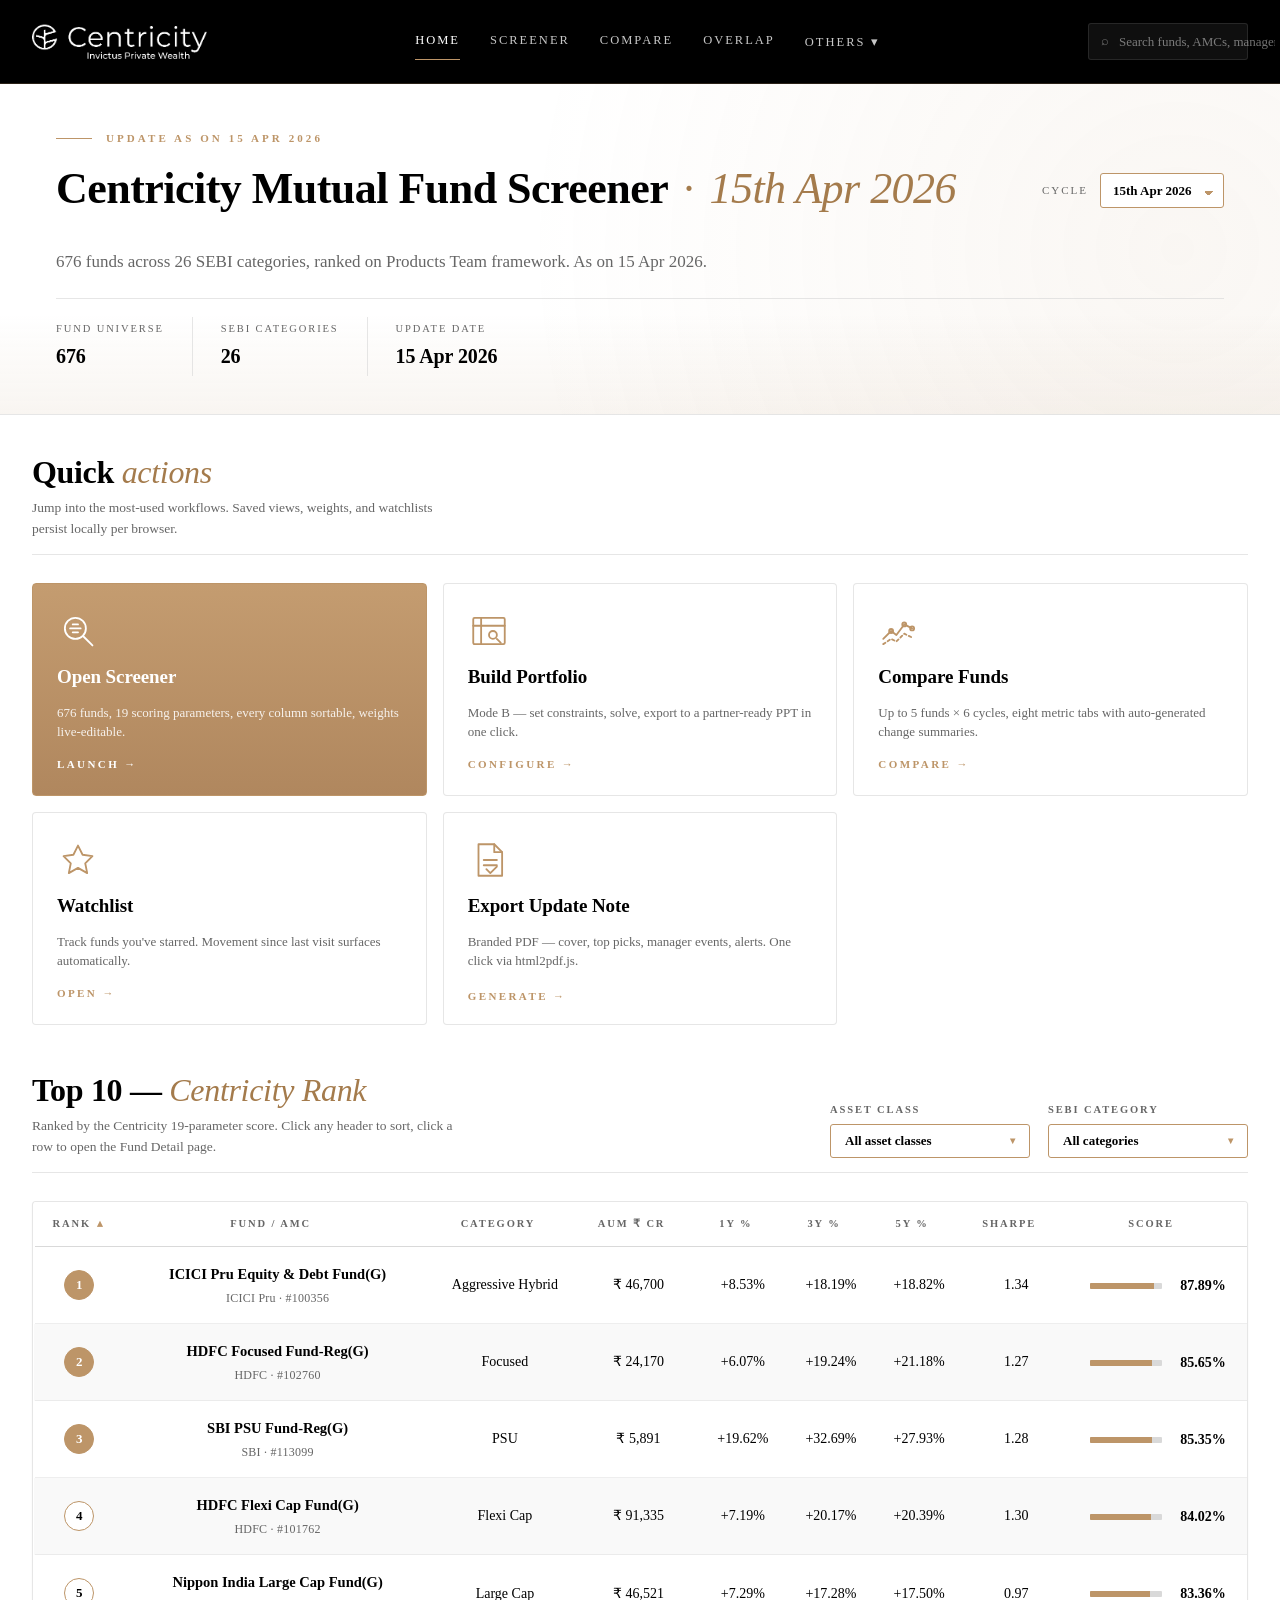
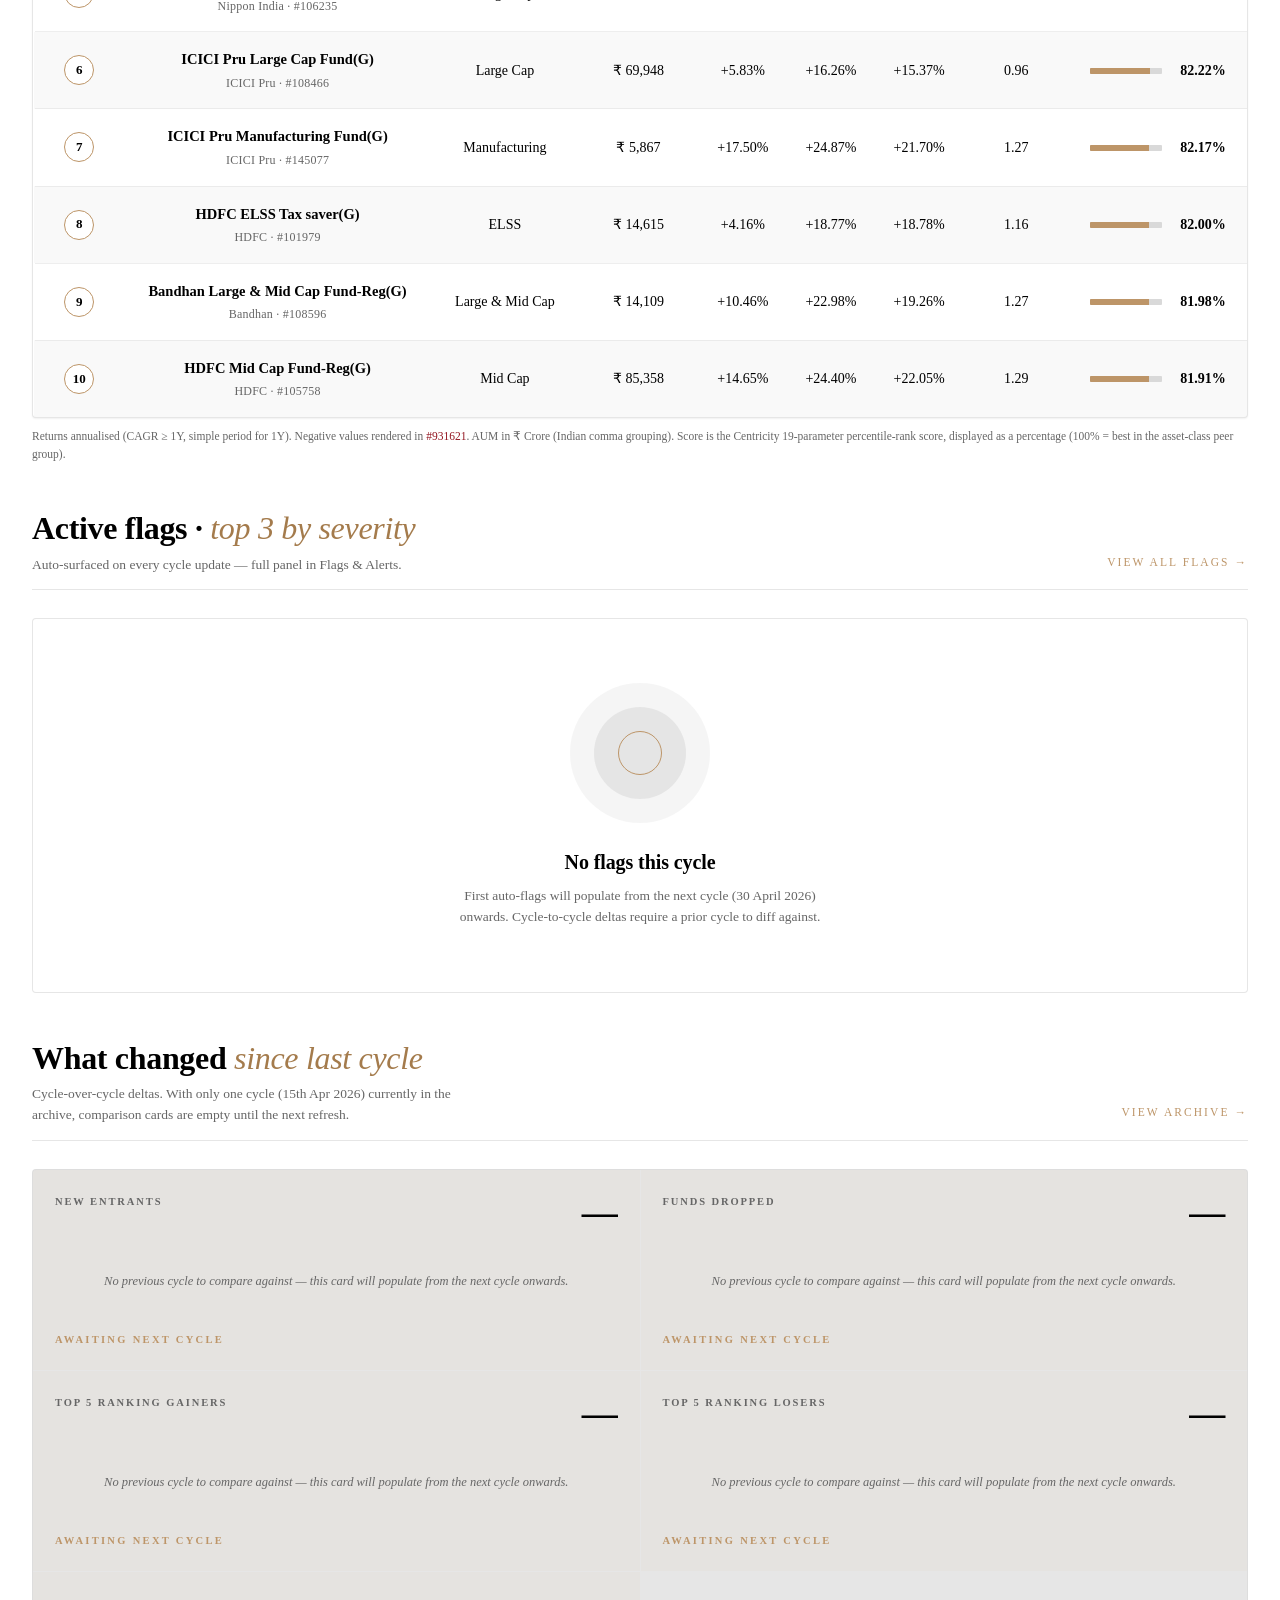
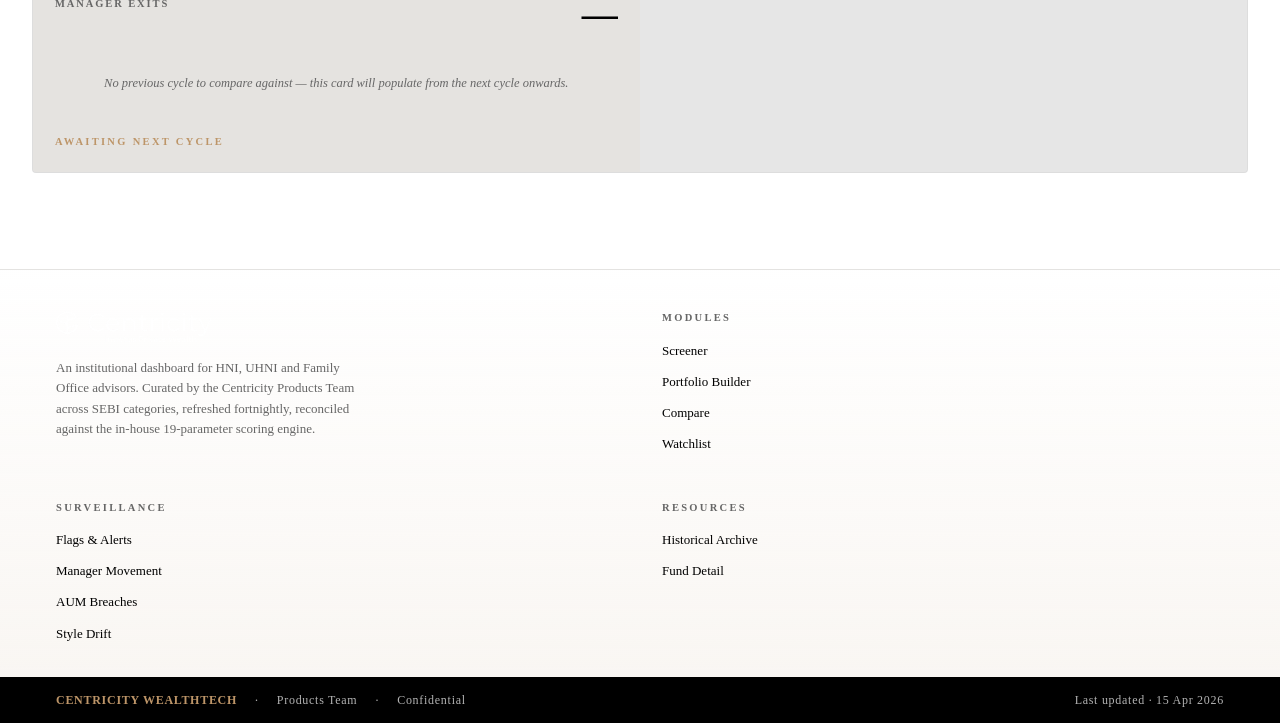
==== index.html @ d9fdedb5 "Fix-List 9 (2/5): nav restructure - 5 visible items + Others dropdown Removes Fund One Pagers, Portf" ====
<!doctype html>
<html lang="en">
<head>
<meta charset="utf-8">
<title>Centricity MF Screener — Home</title>
<meta name="viewport" content="width=1680">
<link rel="icon" href="assets/logo.png">
<link rel="stylesheet" href="css/centricity.css">
<link rel="stylesheet" href="css/home.css">
<script defer src="js/data-loader.js"></script>
<script defer src="js/state.js"></script>
<script defer src="js/multi-select.js"></script>
<script defer src="js/exports.js"></script>
<script defer src="js/home.js"></script>
</head>
<body>

<!-- MAIN HEADER -->
<header class="appbar" role="banner">
  <div class="left">
    <div class="logo-cell">
      <img src="assets/logo.png" alt="Centricity WealthTech">
    </div>
  </div>
  <nav aria-label="primary">
    <a href="index.html" class="active">Home</a>
    <a href="screener.html">Screener</a>
    <a href="compare.html">Compare</a>
    <a href="overlap.html">Overlap</a>
    <div class="nav-dropdown">
      <a href="#" class="dropdown-trigger">Others &#9662;</a>
      <div class="nav-dropdown-menu">
        <a href="manager-profiles.html">Manager Profiles</a>
        <a href="archive.html">Archive</a>
        <a href="watchlist.html">Watchlist</a>
        <a href="alerts.html">Alerts</a>
      </div>
    </div>
  </nav>
  <div class="right">
    <label class="search">
      <span style="opacity:.6">⌕</span>
      <input type="text" placeholder="Search funds, AMCs, managers…" aria-label="Search">
    </label>
  </div>
</header>

<main id="mainArea">

<!-- HERO -->
<section class="hero" aria-label="Cycle overview">
  <div class="hero-inner">
    <div class="eyebrow-row" id="heroEyebrow">
      <span class="bar"></span><b>Loading…</b>
    </div>
    <div class="hero-row">
      <h1 id="heroTitle">Loading…</h1>
      <div class="hero-cycle">
        <label for="cycleSel">Cycle</label>
        <select id="cycleSel" aria-label="Select cycle"></select>
      </div>
    </div>
    <p class="lede" id="heroLede">Loading cycle data…</p>
    <div class="meta-strip">
      <div class="cell"><span class="lbl">Fund Universe</span><span class="v num" id="heroFunds">—</span></div>
      <div class="cell"><span class="lbl">SEBI Categories</span><span class="v num" id="heroCats">—</span></div>
      <div class="cell"><span class="lbl">Update Date</span><span class="v" id="heroDate">—</span></div>
    </div>
  </div>
</section>

<!-- =================== QUICK ACTIONS =================== -->
<section class="section" id="quick">
  <div class="sec-head">
    <div class="ttl-block">
      <h2>Quick <em>actions</em></h2>
      <div class="sub">Jump into the most-used workflows. Saved views, weights, and watchlists persist locally per browser.</div>
    </div>
  </div>

  <div class="quick">
    <a class="qtile gold" href="screener.html">
      <div class="qicon"><svg viewBox="0 0 32 32"><circle cx="14" cy="14" r="8"/><line x1="20" y1="20" x2="27" y2="27"/><line x1="10" y1="14" x2="18" y2="14"/><line x1="12" y1="11" x2="16" y2="11"/><line x1="12" y1="17" x2="16" y2="17"/></svg></div>
      <h3>Open Screener</h3>
      <p id="qScreenerCopy">Loading…</p>
      <span class="cta">Launch →</span>
    </a>
    <a class="qtile" href="portfolio-builder.html">
      <div class="qicon"><svg viewBox="0 0 32 32"><rect x="4" y="6" width="24" height="20" rx="1"/><line x1="4" y1="12" x2="28" y2="12"/><line x1="10" y1="6" x2="10" y2="26"/><circle cx="19" cy="19" r="3"/><line x1="22" y1="22" x2="25" y2="25"/></svg></div>
      <h3>Build Portfolio</h3>
      <p>Mode B — set constraints, solve, export to a partner-ready PPT in one click.</p>
      <span class="cta">Configure →</span>
    </a>
    <a class="qtile" href="compare.html">
      <div class="qicon"><svg viewBox="0 0 32 32"><polyline points="4,22 10,16 14,19 20,11 26,14"/><polyline points="4,26 10,22 14,24 20,18 26,21" stroke-dasharray="2 2"/><circle cx="10" cy="16" r="1.5"/><circle cx="20" cy="11" r="1.5"/><circle cx="26" cy="14" r="1.5"/></svg></div>
      <h3>Compare Funds</h3>
      <p>Up to 5 funds × 6 cycles, eight metric tabs with auto-generated change summaries.</p>
      <span class="cta">Compare →</span>
    </a>
    <a class="qtile" href="watchlist.html">
      <div class="qicon"><svg viewBox="0 0 32 32"><polygon points="16,5 19.5,12 27,13 21.5,18.5 23,26 16,22 9,26 10.5,18.5 5,13 12.5,12"/></svg></div>
      <h3>Watchlist</h3>
      <p>Track funds you've starred. Movement since last visit surfaces automatically.</p>
      <span class="cta">Open →</span>
    </a>
    <button class="qtile" data-export-pdf="#mainArea" data-export-name="Centricity-MF-Update-Note">
      <div class="qicon"><svg viewBox="0 0 32 32"><path d="M8 4 H20 L26 10 V28 H8 Z"/><polyline points="20,4 20,10 26,10"/><line x1="12" y1="16" x2="22" y2="16"/><line x1="12" y1="20" x2="22" y2="20"/><polyline points="14,23 17,26 22,21"/></svg></div>
      <h3>Export Update Note</h3>
      <p>Branded PDF — cover, top picks, manager events, alerts. One click via html2pdf.js.</p>
      <span class="cta">Generate →</span>
    </button>
  </div>
</section>

<!-- =================== TOP 10 =================== -->
<section class="section" id="top10">
  <div class="sec-head">
    <div class="ttl-block">
      <h2>Top 10 — <em>Centricity Rank</em></h2>
      <div class="sub">Ranked by the Centricity 19-parameter score. Click any header to sort, click a row to open the Fund Detail page.</div>
    </div>
    <div class="filter-row">
      <div class="filter-cell">
        <span class="filter-label">Asset class</span>
        <span id="assetClassMS"></span>
      </div>
      <div class="filter-cell">
        <span class="filter-label">SEBI category</span>
        <span id="categoryMS"></span>
      </div>
    </div>
  </div>

  <div class="table-wrap" id="top10Wrap">
    <table class="fund-tbl" id="topTbl">
      <thead>
        <tr>
          <th data-key="centricity_rank_overall" class="sorted">Rank<span class="arr">▴</span></th>
          <th data-key="fund_name">Fund / AMC<span class="arr">▾</span></th>
          <th data-key="category">Category<span class="arr">▾</span></th>
          <th data-key="aum_cr">AUM ₹ Cr<span class="arr">▾</span></th>
          <th data-key="r1">1Y %<span class="arr">▾</span></th>
          <th data-key="r3">3Y %<span class="arr">▾</span></th>
          <th data-key="r5">5Y %<span class="arr">▾</span></th>
          <th data-key="sharpe">Sharpe<span class="arr">▾</span></th>
          <th data-key="score">Score<span class="arr">▾</span></th>
        </tr>
      </thead>
      <tbody></tbody>
    </table>
  </div>
  <div style="font-size:11.5px;color:var(--text-mid);margin-top:10px;">
    Returns annualised (CAGR ≥ 1Y, simple period for 1Y). Negative values rendered in
    <span style="color:var(--red)">#931621</span>. AUM in ₹ Crore (Indian comma grouping).
    Score is the Centricity 19-parameter percentile-rank score, displayed as a
    percentage (100% = best in the asset-class peer group).
  </div>
</section>

<!-- =================== ALERTS PREVIEW =================== -->
<section class="section" id="alerts">
  <div class="sec-head">
    <div class="ttl-block">
      <h2>Active flags · <em>top 3 by severity</em></h2>
      <div class="sub">Auto-surfaced on every cycle update — full panel in Flags &amp; Alerts.</div>
    </div>
    <a class="more" href="alerts.html">View all flags →</a>
  </div>
  <div class="alerts" id="alertsRow"></div>
</section>

<!-- =================== WHAT CHANGED =================== -->
<section class="section" id="changes" style="padding-bottom:48px">
  <div class="sec-head">
    <div class="ttl-block">
      <h2>What changed <em>since last cycle</em></h2>
      <div class="sub" id="changesSub">Cycle-over-cycle deltas. Click any card to expand the full list.</div>
    </div>
    <a class="more" href="archive.html">View archive →</a>
  </div>
  <div class="changes" id="changesGrid"></div>
</section>

</main>

<!-- PRE-FOOTER -->
<div class="pre-foot">
  <div class="inner">
    <div class="brand-block">
      <img class="mark" src="assets/logo.png" alt="Centricity WealthTech">
      <p>An institutional dashboard for HNI, UHNI and Family Office advisors. Curated by the Centricity Products Team across SEBI categories, refreshed fortnightly, reconciled against the in-house 19-parameter scoring engine.</p>
    </div>
    <div>
      <h4>Modules</h4>
      <ul>
        <li><a href="screener.html">Screener</a></li>
        <li><a href="portfolio-builder.html">Portfolio Builder</a></li>
        <li><a href="compare.html">Compare</a></li>
        <li><a href="watchlist.html">Watchlist</a></li>
      </ul>
    </div>
    <div>
      <h4>Surveillance</h4>
      <ul>
        <li><a href="alerts.html">Flags &amp; Alerts</a></li>
        <li><a href="alerts.html">Manager Movement</a></li>
        <li><a href="alerts.html">AUM Breaches</a></li>
        <li><a href="alerts.html">Style Drift</a></li>
      </ul>
    </div>
    <div>
      <h4>Resources</h4>
      <ul>
        <li><a href="archive.html">Historical Archive</a></li>
        <li><a href="fund-detail.html">Fund Detail</a></li>
      </ul>
    </div>
  </div>
</div>

<footer class="appfoot" role="contentinfo">
  <div class="left">
    <span class="gold">CENTRICITY WEALTHTECH</span>
    <span>·</span>
    <span>Products Team</span>
    <span>·</span>
    <span>Confidential</span>
  </div>
  <div class="right" id="footUpdated">Last updated · —</div>
</footer>

<div class="toast" id="toast" role="status" aria-live="polite"></div>

</body>
</html>
---- css/centricity.css ----
/*
 * Centricity WealthTech — shared brand foundation
 * Source of truth: Dashboard/Claude Design Dashboard Data/02_Centricity_Brand_Standards.md
 *
 * This file defines the palette, typography, header/footer, status pills,
 * severity dots, gold-ring motif, common section structure, and number-rendering
 * utilities — every piece that repeats across all 8 deployed pages.
 *
 * Page-specific layouts live in css/<page>.css (loaded after this file).
 */

/* ============================================================
   1. PALETTE + TYPOGRAPHY (locked — see 02_Centricity_Brand_Standards.md)
   ============================================================ */
:root {
  --white:        #FFFFFF;
  --black:        #000000;
  --ink:          #0E0E0E;
  --gold:         #BD9568;
  --gold-deep:    #A47B4C;
  --tan:          #DBC8B2;
  --grey-mid:     #BFBFBF;
  --grey-light:   #D9D9D9;
  --red:          #931621;
  --green:        #0F5132;
  --text-mid:     #666666;
  --rule:         rgba(217, 217, 217, .65);
  --tan-soft:     rgba(219, 200, 178, .30);
  --tan-softer:   rgba(219, 200, 178, .16);
  --shadow-sm:    0 1px 2px rgba(0, 0, 0, 0.06);
  --shadow-md:    0 4px 14px rgba(0, 0, 0, .06);
}

* { box-sizing: border-box; }

html, body {
  margin: 0;
  padding: 0;
  background: var(--white);
  color: var(--black);
}

body {
  /* Cambria fallback chain — Georgia is institutional enough not to break the
     brand if substitution happens on older Windows branch laptops. */
  font-family: 'Cambria', Georgia, 'Times New Roman', serif;
  font-weight: 400;
  line-height: 1.55;
  font-size: 15px;
  -webkit-font-smoothing: antialiased;
  font-feature-settings: "tnum";
  font-variant-numeric: tabular-nums;
  overflow-x: hidden;
}

a { color: inherit; text-decoration: none; }
button { font-family: inherit; cursor: pointer; }

/* Tabular number rendering — used wherever percentages, rupees, or ratios appear */
.num {
  font-variant-numeric: tabular-nums;
  font-feature-settings: "tnum";
}

/* Negative-only Dark Red (#931621). Brand standard §2 forbids any other red. */
.neg { color: var(--red); }
.pos { color: var(--green); }

/* ============================================================
   2. TOP UTILITY STRIP
   ============================================================ */
.util {
  background: var(--ink);
  color: rgba(255, 255, 255, .7);
  font-size: 11.5px;
  letter-spacing: .14em;
  text-transform: uppercase;
  padding: 7px 56px;
  display: flex;
  justify-content: space-between;
  align-items: center;
  border-bottom: 1px solid rgba(255, 255, 255, .06);
}
.util .right { display: flex; gap: 24px; align-items: center; }
.util .right span b { color: var(--gold); font-weight: 700; }

/* ============================================================
   3. PRIMARY HEADER (sticky black bar, logo left, primary nav, search right)
   ============================================================ */
header.appbar {
  position: sticky; top: 0; z-index: 50;
  height: 84px;
  background: var(--black);
  color: var(--white);
  display: flex;
  align-items: center;
  justify-content: space-between;
  padding: 0 56px;
  border-bottom: 1px solid rgba(189, 149, 104, .22);
}

header.appbar .left {
  display: flex; align-items: center; gap: 38px;
}

header.appbar .logo-cell {
  display: flex; align-items: center; gap: 14px;
}

header.appbar .logo-cell img {
  height: 38px; width: auto; display: block;
}

header.appbar .logo-cell .div {
  width: 1px; height: 36px;
  background: rgba(189, 149, 104, .45);
  margin: 0 6px;
}

header.appbar .product {
  display: flex; flex-direction: column; line-height: 1.15;
}
header.appbar .product .eyebrow {
  font-size: 10px; letter-spacing: .32em; text-transform: uppercase; color: var(--gold);
}
header.appbar .product .ttl {
  font-size: 17px; font-weight: 700; letter-spacing: .04em; color: #fff;
}

header.appbar nav {
  display: flex; gap: 30px; align-items: center;
}
header.appbar nav a {
  font-size: 12.5px; letter-spacing: .16em; text-transform: uppercase;
  color: rgba(255, 255, 255, .78);
  padding: 8px 0;
  border-bottom: 1px solid transparent;
  transition: color .2s ease-out, border-color .2s ease-out;
}
header.appbar nav a:hover,
header.appbar nav a.active {
  color: #fff;
  border-bottom-color: var(--gold);
}

/* Fix-List 9 §6 — "Others ▾" dropdown groups Manager Profiles +
 * Archive + Watchlist + Alerts under a single nav item so the main
 * bar stays at five cells (Home / Screener / Compare / Overlap /
 * Others). Hover-only reveal — no JS needed. */
header.appbar .nav-dropdown {
  position: relative; display: inline-block;
}
header.appbar .nav-dropdown .dropdown-trigger {
  cursor: pointer;
}
header.appbar .nav-dropdown-menu {
  display: none;
  position: absolute; top: 100%; left: 0;
  background: #000; min-width: 180px; z-index: 100;
  border-top: 2px solid var(--gold);
  box-shadow: 0 4px 10px rgba(0, 0, 0, .35);
}
header.appbar .nav-dropdown-menu a {
  display: block; padding: 11px 16px;
  color: #fff; font-size: 12.5px;
  letter-spacing: .14em; text-transform: uppercase;
  white-space: nowrap;
  border: 0; border-bottom: 1px solid #2a2a2a;
}
header.appbar .nav-dropdown-menu a:last-child { border-bottom: 0; }
header.appbar .nav-dropdown-menu a:hover {
  background: var(--gold); color: #000;
  border-bottom-color: #2a2a2a;
}
header.appbar .nav-dropdown-menu a.active {
  background: rgba(189, 149, 104, .12);
  border-bottom-color: #2a2a2a;
  color: var(--gold);
}
header.appbar .nav-dropdown:hover .nav-dropdown-menu,
header.appbar .nav-dropdown:focus-within .nav-dropdown-menu {
  display: block;
}

header.appbar .right {
  display: flex; gap: 14px; align-items: center;
}

header.appbar .search {
  display: flex; align-items: center; gap: 8px;
  background: rgba(255, 255, 255, .06);
  border: 1px solid rgba(255, 255, 255, .10);
  padding: 8px 12px;
  border-radius: 3px;
  color: rgba(255, 255, 255, .7);
  font-size: 12.5px;
  width: 220px;
}
header.appbar .search:focus-within { border-color: var(--gold); }
header.appbar .search input {
  flex: 1; background: transparent; border: 0; outline: 0;
  color: #fff; font-family: inherit; font-size: 13px;
}
header.appbar .search input::placeholder { color: rgba(255, 255, 255, .45); }
header.appbar .search .kbd {
  font-size: 10px; letter-spacing: .06em; color: rgba(255, 255, 255, .45);
  border: 1px solid rgba(255, 255, 255, .18);
  padding: 1px 5px; border-radius: 2px;
}

header.appbar .iconbtn {
  width: 38px; height: 38px;
  display: inline-flex; align-items: center; justify-content: center;
  border: 1px solid rgba(255, 255, 255, .14);
  border-radius: 3px;
  color: #fff;
  background: transparent;
  transition: border-color .2s, background .2s;
}
header.appbar .iconbtn:hover {
  border-color: var(--gold);
  background: rgba(189, 149, 104, .12);
}

/* ============================================================
   4. SECTION STRUCTURE (used by every page's content blocks)
   ============================================================ */
main { padding: 0; }

.section {
  padding: 56px 56px 8px;
  max-width: 1740px;
  margin: 0 auto;
}
.section.light { background: #fff; }
.section.tinted {
  background: linear-gradient(180deg, #fff 0%, rgba(219, 200, 178, .18) 100%);
}

.sec-head {
  display: flex;
  align-items: flex-end;
  justify-content: space-between;
  border-bottom: 1px solid var(--rule);
  padding-bottom: 14px;
  margin-bottom: 28px;
  gap: 18px;
}
.sec-head .ttl-block .eyebrow {
  font-size: 10.5px; letter-spacing: .28em; text-transform: uppercase; color: var(--gold);
  font-weight: 700; margin-bottom: 8px; display: block;
}
.sec-head .ttl-block h2 {
  margin: 0;
  font-size: 32px;
  font-weight: 700;
  letter-spacing: -.01em;
  color: var(--black);
  line-height: 1.1;
}
.sec-head .ttl-block h2 em {
  font-style: italic; font-weight: 400; color: var(--gold-deep);
}
.sec-head .ttl-block .sub {
  font-size: 13.5px; color: var(--text-mid); margin-top: 8px; max-width: 64ch;
}
.sec-head a.more {
  font-size: 11.5px; letter-spacing: .18em; text-transform: uppercase; color: var(--gold);
  border-bottom: 1px solid transparent; padding-bottom: 3px;
  transition: border-color .2s; white-space: nowrap;
}
.sec-head a.more:hover { border-bottom-color: var(--gold); }

/* ============================================================
   5. STATUS PILLS (BUY / HOLD / REVIEW / AVOID)
   per Brand Standards §7
   ============================================================ */
.pill {
  display: inline-block;
  padding: 4px 12px;
  border-radius: 2px;
  font-size: 10.5px;
  letter-spacing: .18em;
  text-transform: uppercase;
  font-weight: 700;
  color: #fff;
  min-width: 68px;
  text-align: center;
}
.pill.buy    { background: var(--green); }
.pill.hold   { background: var(--gold); }
.pill.review { background: var(--text-mid); }
.pill.avoid  { background: var(--red); }

/* Score-status badge (when verdict is null, show centricity_score_status instead) */
.badge {
  display: inline-block;
  padding: 3px 10px;
  border-radius: 2px;
  font-size: 10.5px;
  letter-spacing: .14em;
  text-transform: uppercase;
  font-weight: 700;
}
.badge.ranked     { background: var(--tan); color: var(--black); }
.badge.warning-13 { background: rgba(189, 149, 104, .15); color: var(--gold-deep); border: 1px solid var(--gold); }
.badge.new-fund   { background: rgba(102, 102, 102, .10); color: var(--text-mid); border: 1px solid var(--grey-mid); }

/* ============================================================
   6. ALERT SEVERITY DOTS (Brand Standards §7)
   ============================================================ */
.alert {
  border: 1px solid var(--rule);
  border-radius: 4px;
  background: #fff;
  padding: 22px 24px;
  display: flex;
  gap: 16px;
  transition: border-color .2s, transform .2s, box-shadow .2s;
  box-shadow: var(--shadow-sm);
}
.alert:hover {
  border-color: var(--gold);
  transform: translateY(-2px);
  box-shadow: var(--shadow-md);
}
.alert .sev {
  width: 10px; height: 10px;
  border-radius: 50%;
  flex: none;
  margin-top: 8px;
  box-shadow: 0 0 0 4px rgba(0, 0, 0, .04);
}
.alert.high .sev { background: var(--red); }
.alert.med  .sev { background: var(--gold); }
.alert.low  .sev { background: var(--text-mid); }
.alert .body { flex: 1; min-width: 0; }
.alert .lbl {
  font-size: 10.5px; letter-spacing: .18em; text-transform: uppercase; color: var(--text-mid);
  margin-bottom: 8px;
}
.alert.high .lbl { color: var(--red); }
.alert .ttl   { font-weight: 700; font-size: 16px; line-height: 1.35; margin-bottom: 8px; }
.alert .ctx   { font-size: 13px; color: var(--text-mid); margin-bottom: 12px; line-height: 1.55; }
.alert .fund  { font-size: 12.5px; color: var(--black); border-top: 1px dotted var(--grey-light); padding-top: 10px; }
.alert .fund b { font-weight: 700; }
.alert .arrow { color: var(--gold); font-size: 18px; align-self: flex-start; margin-top: 4px; flex: none; transition: transform .2s; }
.alert:hover .arrow { transform: translateX(3px); }

/* ============================================================
   7. THE CENTRICITY GOLD-RING MOTIF (Brand Standards §4)
   Concentric grey circle + thin gold ring. Use as watermark in section
   corners or as a focal element on empty / placeholder states.
   ============================================================ */
.ring-motif {
  position: relative;
  width: 180px;
  height: 180px;
  border-radius: 50%;
  background: rgba(191, 191, 191, .16);
}
.ring-motif::before {
  content: "";
  position: absolute;
  inset: 24px;
  border-radius: 50%;
  background: rgba(191, 191, 191, .30);
}
.ring-motif::after {
  content: "";
  position: absolute;
  inset: 48px;
  border-radius: 50%;
  border: 1.25px solid var(--gold);
}

/* ============================================================
   8. FOOTER (sticky black bar, "Last updated" right, org line left)
   ============================================================ */
.pre-foot {
  margin-top: 48px;
  padding: 40px 56px 32px;
  background: linear-gradient(180deg, #fff 0%, rgba(219, 200, 178, .16) 100%);
  border-top: 1px solid var(--rule);
}
.pre-foot .inner {
  max-width: 1740px;
  margin: 0 auto;
  display: grid;
  grid-template-columns: 2fr 1fr 1fr 1fr;
  gap: 44px;
  align-items: start;
}
.pre-foot h4 {
  font-size: 10.5px; letter-spacing: .22em; text-transform: uppercase; color: var(--text-mid);
  font-weight: 700; margin: 0 0 12px;
}
.pre-foot .brand-block .mark {
  height: 34px; margin-bottom: 14px; display: block;
}
.pre-foot .brand-block p {
  margin: 0; font-size: 13px; color: var(--text-mid); max-width: 48ch; line-height: 1.55;
}
.pre-foot ul {
  list-style: none; padding: 0; margin: 0;
  display: flex; flex-direction: column; gap: 8px;
}
.pre-foot ul a { font-size: 13px; color: var(--black); transition: color .2s; }
.pre-foot ul a:hover { color: var(--gold); }

footer.appfoot {
  background: var(--black);
  color: #fff;
  padding: 14px 56px;
  font-size: 12px;
  letter-spacing: .06em;
  display: flex; align-items: center; justify-content: space-between;
}
footer.appfoot .left {
  display: flex; align-items: center; gap: 18px; color: rgba(255, 255, 255, .7);
}
footer.appfoot .left .gold { color: var(--gold); font-weight: 700; }
footer.appfoot .right { color: rgba(255, 255, 255, .7); }

/* ============================================================
   9. TOAST (bottom-of-page transient notifications)
   ============================================================ */
.toast {
  position: fixed; left: 50%; bottom: 64px;
  transform: translate(-50%, 16px);
  background: var(--black);
  color: #fff;
  padding: 11px 18px;
  border-radius: 3px;
  font-size: 12.5px;
  opacity: 0;
  transition: opacity .25s, transform .25s;
  pointer-events: none;
  box-shadow: var(--shadow-md);
  z-index: 200;
  border: 1px solid rgba(189, 149, 104, .4);
}
.toast.show { opacity: 1; transform: translate(-50%, 0); }

/* ============================================================
   10. EMPTY-STATE PLACEHOLDER (used by Alerts and Watchlist v1.1 shells,
       and by any v1 panel where data isn't wired yet)
   ============================================================ */
.empty-state {
  display: flex;
  flex-direction: column;
  align-items: center;
  justify-content: center;
  padding: 64px 24px;
  text-align: center;
  background: #fff;
  border: 1px solid var(--rule);
  border-radius: 4px;
}
.empty-state .ring-motif {
  margin-bottom: 24px;
  width: 140px;
  height: 140px;
}
.empty-state h3 {
  font-size: 20px;
  font-weight: 700;
  margin: 0 0 8px;
  letter-spacing: -.005em;
  color: var(--black);
}
.empty-state p {
  font-size: 13.5px;
  color: var(--text-mid);
  margin: 0;
  max-width: 56ch;
  line-height: 1.55;
}

/* ============================================================
   10.5. MULTI-SELECT COMPONENT (js/multi-select.js)
   Reusable button + popover with search + tri-state Select-all + grouped
   options + disabled rows. Used by Home filters, Screener left rail, etc.
   Brand-compliant: Cambria, palette only, Warm Gold focus rings.
   ============================================================ */
.multi-select {
  position: relative;
  display: inline-block;
  font-family: 'Cambria', Georgia, 'Times New Roman', serif;
}

/* — button (visible when popover closed) — */
.multi-select .ms-button {
  appearance: none; -webkit-appearance: none;
  font-family: inherit;
  font-size: 13px;
  font-weight: 600;
  background: #fff;
  border: 1px solid var(--gold);
  color: var(--black);
  padding: 8px 14px 8px 14px;
  border-radius: 3px;
  cursor: pointer;
  display: inline-flex;
  align-items: center;
  gap: 10px;
  min-width: 200px;
  letter-spacing: 0;
  text-transform: none;
  transition: background .15s ease-out;
}
.multi-select .ms-button:hover { background: var(--tan-softer); }
.multi-select.open .ms-button {
  background: var(--tan-softer);
  border-color: var(--gold-deep);
}
.multi-select .ms-label { flex: 1; text-align: left; }
.multi-select .ms-caret { color: var(--gold); font-size: 10px; }

/* — popover — */
.multi-select .ms-popover {
  position: absolute;
  top: calc(100% + 6px);
  left: 0;
  z-index: 80;
  min-width: 280px;
  max-width: 360px;
  max-height: 380px;
  display: flex;
  flex-direction: column;
  background: #fff;
  border: 1px solid var(--gold);
  border-radius: 4px;
  box-shadow: var(--shadow-md);
  padding: 6px;
}
.multi-select .ms-popover[hidden] { display: none; }

/* — search input — */
.multi-select .ms-search {
  font-family: inherit;
  font-size: 13px;
  padding: 8px 10px;
  border: 1px solid var(--rule);
  border-radius: 3px;
  outline: none;
  margin-bottom: 4px;
  background: #fff;
  color: var(--black);
}
.multi-select .ms-search:focus { border-color: var(--gold); }

/* — select-all toggle row — */
.multi-select .ms-row-toggle {
  background: var(--tan-softer);
  font-weight: 700;
  font-size: 12px;
  letter-spacing: .04em;
  color: var(--text-mid);
  text-transform: uppercase;
  border-bottom: 1px solid var(--rule);
  margin-bottom: 4px;
  padding: 8px 10px;
}
.multi-select .ms-row-toggle:hover { background: var(--tan-soft); cursor: pointer; }

/* — list of options — */
.multi-select .ms-list {
  overflow-y: auto;
  max-height: 280px;
}
.multi-select .ms-row {
  display: flex;
  align-items: center;
  gap: 10px;
  padding: 7px 10px;
  cursor: pointer;
  border-radius: 2px;
  font-size: 13.5px;
  color: var(--black);
  transition: background .12s ease-out;
}
.multi-select .ms-row:hover { background: var(--tan-softer); }
.multi-select .ms-row[aria-selected="true"] { background: rgba(189, 149, 104, .08); }
.multi-select .ms-row-disabled {
  cursor: not-allowed;
  opacity: .55;
  background: rgba(217, 217, 217, .25);
  font-style: italic;
}
.multi-select .ms-row-disabled:hover { background: rgba(217, 217, 217, .25); }

/* — group header (non-clickable) — */
.multi-select .ms-group-header {
  padding: 8px 10px 4px;
  font-size: 10.5px;
  letter-spacing: .18em;
  text-transform: uppercase;
  color: var(--gold);
  font-weight: 700;
  border-top: 1px dotted var(--rule);
  margin-top: 4px;
}
.multi-select .ms-group-header:first-child {
  border-top: 0;
  margin-top: 0;
}

/* — checkbox glyph (3 states: empty / checked / indeterminate) — */
.multi-select .ms-checkbox {
  width: 16px; height: 16px; flex: none;
  border: 1.4px solid var(--gold);
  border-radius: 2px;
  background: #fff;
  position: relative;
  transition: background .12s, border-color .12s;
}
.multi-select .ms-checkbox.checked {
  background: var(--gold);
  border-color: var(--gold);
}
.multi-select .ms-checkbox.checked::after {
  content: "";
  position: absolute;
  left: 4px; top: 1px;
  width: 4px; height: 8px;
  border-right: 2px solid #fff;
  border-bottom: 2px solid #fff;
  transform: rotate(45deg);
}
.multi-select .ms-checkbox.indeterminate {
  background: var(--gold);
  border-color: var(--gold);
}
.multi-select .ms-checkbox.indeterminate::after {
  content: "";
  position: absolute;
  left: 3px; right: 3px; top: 6px;
  height: 2px;
  background: #fff;
  border-radius: 1px;
}

.multi-select .ms-row-text { flex: 1; }

/* — empty-state ("No matches" when search yields nothing) — */
.multi-select .ms-empty {
  padding: 16px 12px;
  font-size: 12.5px;
  color: var(--text-mid);
  font-style: italic;
  text-align: center;
}

/* — focus rings: Brand Standards §6 — */
.multi-select .ms-button:focus-visible,
.multi-select .ms-search:focus-visible,
.multi-select .ms-row:focus-visible,
.multi-select .ms-row-toggle:focus-visible {
  outline: 2px solid var(--gold);
  outline-offset: 2px;
}

/* ============================================================
   11. FOCUS RINGS (Brand Standards §6 — Warm Gold, 2px, 2px offset)
   ============================================================ */
button:focus-visible,
a:focus-visible,
input:focus-visible,
select:focus-visible,
[tabindex]:focus-visible {
  outline: 2px solid var(--gold);
  outline-offset: 2px;
}

/* ============================================================
   12. RESPONSIVE NUDGES (Brand Standards: desktop-first, 1380px breakpoint)
   ============================================================ */
@media (max-width: 1380px) {
  .section { padding: 40px 32px 8px; }
  header.appbar { padding: 0 32px; }
  header.appbar .search { width: 160px; }
  .pre-foot .inner { grid-template-columns: 1fr 1fr; }
}

/* ============================================================
   13. PRINT — used by the html2pdf.js export pipeline (js/exports.js).
       Strips the sticky header/footer noise and shows a clean print frame.
   ============================================================ */
@media print {
  header.appbar,
  footer.appfoot,
  .util,
  .toast { display: none !important; }
  body { background: #fff; }
  .section { padding: 24px 32px; max-width: none; }
}
---- css/home.css ----
/*
 * Centricity MF Screener Dashboard — Home page CSS
 * Loaded after centricity.css. Holds layout pieces specific to index.html:
 * hero band, meta-strip, quick-action tiles, top-10 fund table, "what
 * changed" cards, and the home-only pulse strip.
 */

/* ============ HERO BAND ============ */
/* Cycle Snapshot side panel removed per Cowork direction 2026-05-05 —
   metadata now lives entirely in the hero band and the cycle dropdown
   moved into the hero itself. */
.hero {
  position: relative;
  overflow: hidden;
  background:
    radial-gradient(circle at 92% 50%, rgba(189, 149, 104, .08) 0%, transparent 55%),
    linear-gradient(180deg, #fff 0%, #fff 70%, rgba(219, 200, 178, .18) 100%);
  border-bottom: 1px solid var(--rule);
  padding: 46px 56px 38px;
}
.hero-inner {
  max-width: 1640px;
  margin: 0 auto;
}
.hero-row {
  display: flex; align-items: flex-start; justify-content: space-between;
  gap: 32px; margin-bottom: 22px;
}
.eyebrow-row {
  display: flex; align-items: center; gap: 14px;
  font-size: 11px; letter-spacing: .28em; text-transform: uppercase; color: var(--gold);
  margin-bottom: 18px;
}
.eyebrow-row .bar { width: 36px; height: 1px; background: var(--gold); }
.eyebrow-row b { font-weight: 700; color: var(--gold); }

.hero h1 {
  font-family: 'Cambria', Georgia, serif;
  font-weight: 700;
  font-size: 44px;
  line-height: 1.1;
  margin: 0 0 14px;
  letter-spacing: -.012em;
  color: var(--black);
}
.hero h1 .sep { color: var(--gold-deep); font-weight: 400; margin: 0 .35em; }
.hero h1 .cycle-tag { color: var(--gold-deep); font-style: italic; font-weight: 400; }

.hero .lede {
  font-size: 17px;
  color: var(--text-mid);
  max-width: 80ch;
  margin: 0 0 22px;
  line-height: 1.55;
}

.hero-cycle {
  display: flex; align-items: center; gap: 12px;
  font-size: 11px; letter-spacing: .18em; text-transform: uppercase; color: var(--text-mid);
  flex: none; margin-top: 8px;
}
.hero-cycle select {
  appearance: none; -webkit-appearance: none;
  font-family: inherit; font-size: 13px; font-weight: 600;
  background: #fff;
  border: 1px solid var(--gold);
  color: var(--black);
  padding: 9px 30px 9px 12px;
  border-radius: 3px;
  background-image:
    linear-gradient(45deg, transparent 50%, var(--gold) 50%),
    linear-gradient(135deg, var(--gold) 50%, transparent 50%);
  background-position: calc(100% - 14px) 17px, calc(100% - 9px) 17px;
  background-size: 5px 5px, 5px 5px;
  background-repeat: no-repeat;
  cursor: pointer;
  letter-spacing: 0;
  text-transform: none;
}

.meta-strip {
  display: flex; flex-wrap: wrap; gap: 0;
  border-top: 1px solid var(--rule);
  padding-top: 18px;
}
.meta-strip .cell {
  padding: 4px 28px 4px 0;
  margin-right: 28px;
  border-right: 1px solid var(--rule);
}
.meta-strip .cell:last-child { border-right: 0; margin-right: 0; padding-right: 0; }
.meta-strip .lbl {
  font-size: 10.5px; letter-spacing: .18em; text-transform: uppercase; color: var(--text-mid);
  display: block; margin-bottom: 4px;
}
.meta-strip .v {
  font-size: 20px; font-weight: 700; color: var(--black); letter-spacing: -.005em;
}
.meta-strip .v span { color: var(--gold); }

/* ============ QUICK ACTIONS ============ */
.quick { display: grid; grid-template-columns: repeat(5, 1fr); gap: 16px; }

.qicon { width: 42px; height: 42px; flex: none; color: var(--gold); }
.qtile.gold .qicon { color: #fff; }
.qicon svg {
  width: 100%; height: 100%; display: block;
  stroke: currentColor; fill: none;
  stroke-width: 1.4; stroke-linecap: round; stroke-linejoin: round;
}

.qtile {
  text-align: left;
  border: 1px solid var(--rule);
  background: #fff;
  border-radius: 4px;
  padding: 26px 24px 22px;
  display: flex; flex-direction: column; gap: 14px;
  min-height: 198px;
  transition: background .2s, border-color .2s, box-shadow .2s, transform .2s;
  cursor: pointer; position: relative; overflow: hidden;
}
.qtile::after {
  content: ""; position: absolute; left: 0; right: 0; bottom: 0;
  height: 2px; background: var(--gold);
  transform: scaleX(0); transform-origin: left;
  transition: transform .25s ease-out;
}
.qtile:hover {
  border-color: var(--gold);
  box-shadow: var(--shadow-md);
  transform: translateY(-2px);
}
.qtile:hover::after { transform: scaleX(1); }

.qtile.gold {
  background: linear-gradient(180deg, #C49C70 0%, #B0875E 100%);
  border-color: var(--gold);
  color: #fff;
}
.qtile.gold:hover { box-shadow: 0 8px 24px rgba(189, 149, 104, .30); }
.qtile.gold::after { background: #fff; }

.qtile h3 { margin: 0; font-size: 19px; font-weight: 700; line-height: 1.2; letter-spacing: -.005em; }
.qtile p { margin: 0; font-size: 13px; color: var(--text-mid); line-height: 1.5; }
.qtile.gold p { color: rgba(255, 255, 255, .88); }
.qtile .cta {
  margin-top: auto;
  font-size: 11px; letter-spacing: .22em; text-transform: uppercase; color: var(--gold);
  display: flex; align-items: center; gap: 6px; font-weight: 700;
}
.qtile.gold .cta { color: #fff; }
/* Tile-footer .meta strips removed per Cowork direction 2026-05-05 — every
   tile ends at the Warm Gold action link; no caption strip below. */

/* ============ TOP-10 FILTER ROW (Asset Class + SEBI Category MultiSelects) ============ */
.filter-row {
  display: flex; align-items: flex-start; gap: 18px; flex-wrap: wrap;
}
.filter-cell {
  display: flex; flex-direction: column; gap: 6px;
}
.filter-label {
  font-size: 10.5px; letter-spacing: .18em; text-transform: uppercase;
  color: var(--text-mid); font-weight: 700;
}

/* ============ TOP-10 TABLE ============ */
.table-wrap {
  border: 1px solid var(--rule);
  border-radius: 4px;
  overflow: hidden;
  background: #fff;
  box-shadow: var(--shadow-sm);
}
table.fund-tbl { width: 100%; border-collapse: collapse; font-size: 14px; }
table.fund-tbl thead th,
table.fund-tbl tbody td {
  /* Centre-align every cell on Home Top-10 — Cowork direction 2026-05-05.
     Overrides the institutional default of right-aligned numerics. */
  text-align: center;
}
table.fund-tbl thead th {
  font-weight: 700;
  font-size: 10.5px; letter-spacing: .18em; text-transform: uppercase;
  color: var(--text-mid);
  padding: 14px 16px;
  background: #fff;
  border-bottom: 1px solid var(--grey-light);
  cursor: pointer; user-select: none; white-space: nowrap;
}
table.fund-tbl thead th .arr {
  display: inline-block; margin-left: 6px; color: var(--gold);
  opacity: 0; transition: opacity .15s;
}
table.fund-tbl thead th.sorted .arr { opacity: 1; }
table.fund-tbl tbody td {
  padding: 16px;
  border-bottom: 1px solid rgba(217, 217, 217, .45);
  vertical-align: middle;
}
table.fund-tbl tbody tr {
  cursor: pointer;
  border-left: 2px solid transparent;
  transition: border-color .2s ease-out, background .2s ease-out;
}
table.fund-tbl tbody tr:nth-child(even) td { background: rgba(217, 217, 217, .16); }
table.fund-tbl tbody tr:hover { border-left-color: var(--gold); }
table.fund-tbl tbody tr:hover td { background: rgba(219, 200, 178, .22); }
table.fund-tbl tbody tr:last-child td { border-bottom: 0; }
table.fund-tbl .rank {
  display: inline-flex; align-items: center; justify-content: center;
  width: 30px; height: 30px;
  border-radius: 50%;
  font-weight: 700; font-size: 13px;
  background: #fff; border: 1px solid var(--gold); color: var(--black);
}
table.fund-tbl tr:nth-child(-n+3) .rank {
  background: var(--gold); color: #fff; border-color: var(--gold);
}
table.fund-tbl .fund-name { font-weight: 700; font-size: 14.5px; }
table.fund-tbl .fund-sub { font-size: 12px; color: var(--text-mid); margin-top: 3px; letter-spacing: .02em; }
.score-bar {
  display: inline-block;
  width: 72px; height: 6px;
  background: var(--grey-light);
  border-radius: 1px;
  overflow: hidden;
  vertical-align: middle;
  margin-right: 10px;
}
.score-bar > i { display: block; height: 100%; background: var(--gold); }

/* In the Top-10 cell, score bar + percentage stack centred */
table.fund-tbl .score-cell {
  display: inline-flex; align-items: center; gap: 8px;
}

/* Asset-class empty state nested inside the table-wrap shell */
.table-wrap .empty-state {
  border: 0; border-radius: 0; box-shadow: none;
  padding: 56px 24px;
}

/* ============ ALERTS LAYOUT (uses .alert from centricity.css) ============ */
.alerts { display: grid; grid-template-columns: repeat(3, 1fr); gap: 18px; }

/* ============ WHAT-CHANGED CARDS ============ */
.changes {
  display: grid;
  grid-template-columns: repeat(5, 1fr);
  gap: 1px;
  background: var(--rule);
  border: 1px solid var(--rule);
  border-radius: 4px;
  overflow: hidden;
}
.change-card {
  background: rgba(219, 200, 178, .30);
  padding: 24px 22px 22px;
  cursor: pointer;
  transition: background .2s ease-out;
  position: relative;
  min-height: 200px;
  display: flex; flex-direction: column;
}
.change-card:hover { background: rgba(219, 200, 178, .55); }
.change-card .hd {
  display: flex; align-items: flex-start; justify-content: space-between;
  gap: 8px; margin-bottom: 14px;
}
.change-card .hd .lbl {
  font-size: 10.5px; letter-spacing: .18em; text-transform: uppercase; color: var(--text-mid); font-weight: 700;
}
.change-card .hd .count {
  font-size: 36px; font-weight: 700; line-height: 1;
  color: var(--black); letter-spacing: -.01em;
}
.change-card .body { font-size: 12.5px; color: var(--black); flex: 1; }
.change-card .body .row {
  display: flex; justify-content: space-between; gap: 10px;
  padding: 6px 0; border-bottom: 1px dotted rgba(0, 0, 0, .10);
}
.change-card .body .row:last-child { border-bottom: 0; }
.change-card .body .row .name {
  overflow: hidden; text-overflow: ellipsis; white-space: nowrap; max-width: 75%;
}
.change-card .body .row .delta { font-weight: 700; }
.change-card .body .row .delta.up { color: var(--green); }
.change-card .body .row .delta.dn { color: var(--red); }
.change-card .foot {
  margin-top: 12px;
  font-size: 10.5px; letter-spacing: .22em; text-transform: uppercase;
  color: var(--gold); font-weight: 700;
  display: flex; align-items: center; gap: 6px;
}
.change-card.empty {
  background: rgba(219, 200, 178, .12);
  cursor: default;
}
.change-card.empty:hover { background: rgba(219, 200, 178, .12); }
.change-card.empty .body {
  display: flex; align-items: center; justify-content: center;
  text-align: center; color: var(--text-mid); font-style: italic;
  padding: 20px 8px;
}

/* ============ RESPONSIVE NUDGES (Home-specific) ============ */
@media (max-width: 1380px) {
  .quick { grid-template-columns: repeat(3, 1fr); }
  .changes { grid-template-columns: repeat(2, 1fr); }
  .alerts { grid-template-columns: 1fr; }
  .hero-inner { grid-template-columns: 1fr; }
}
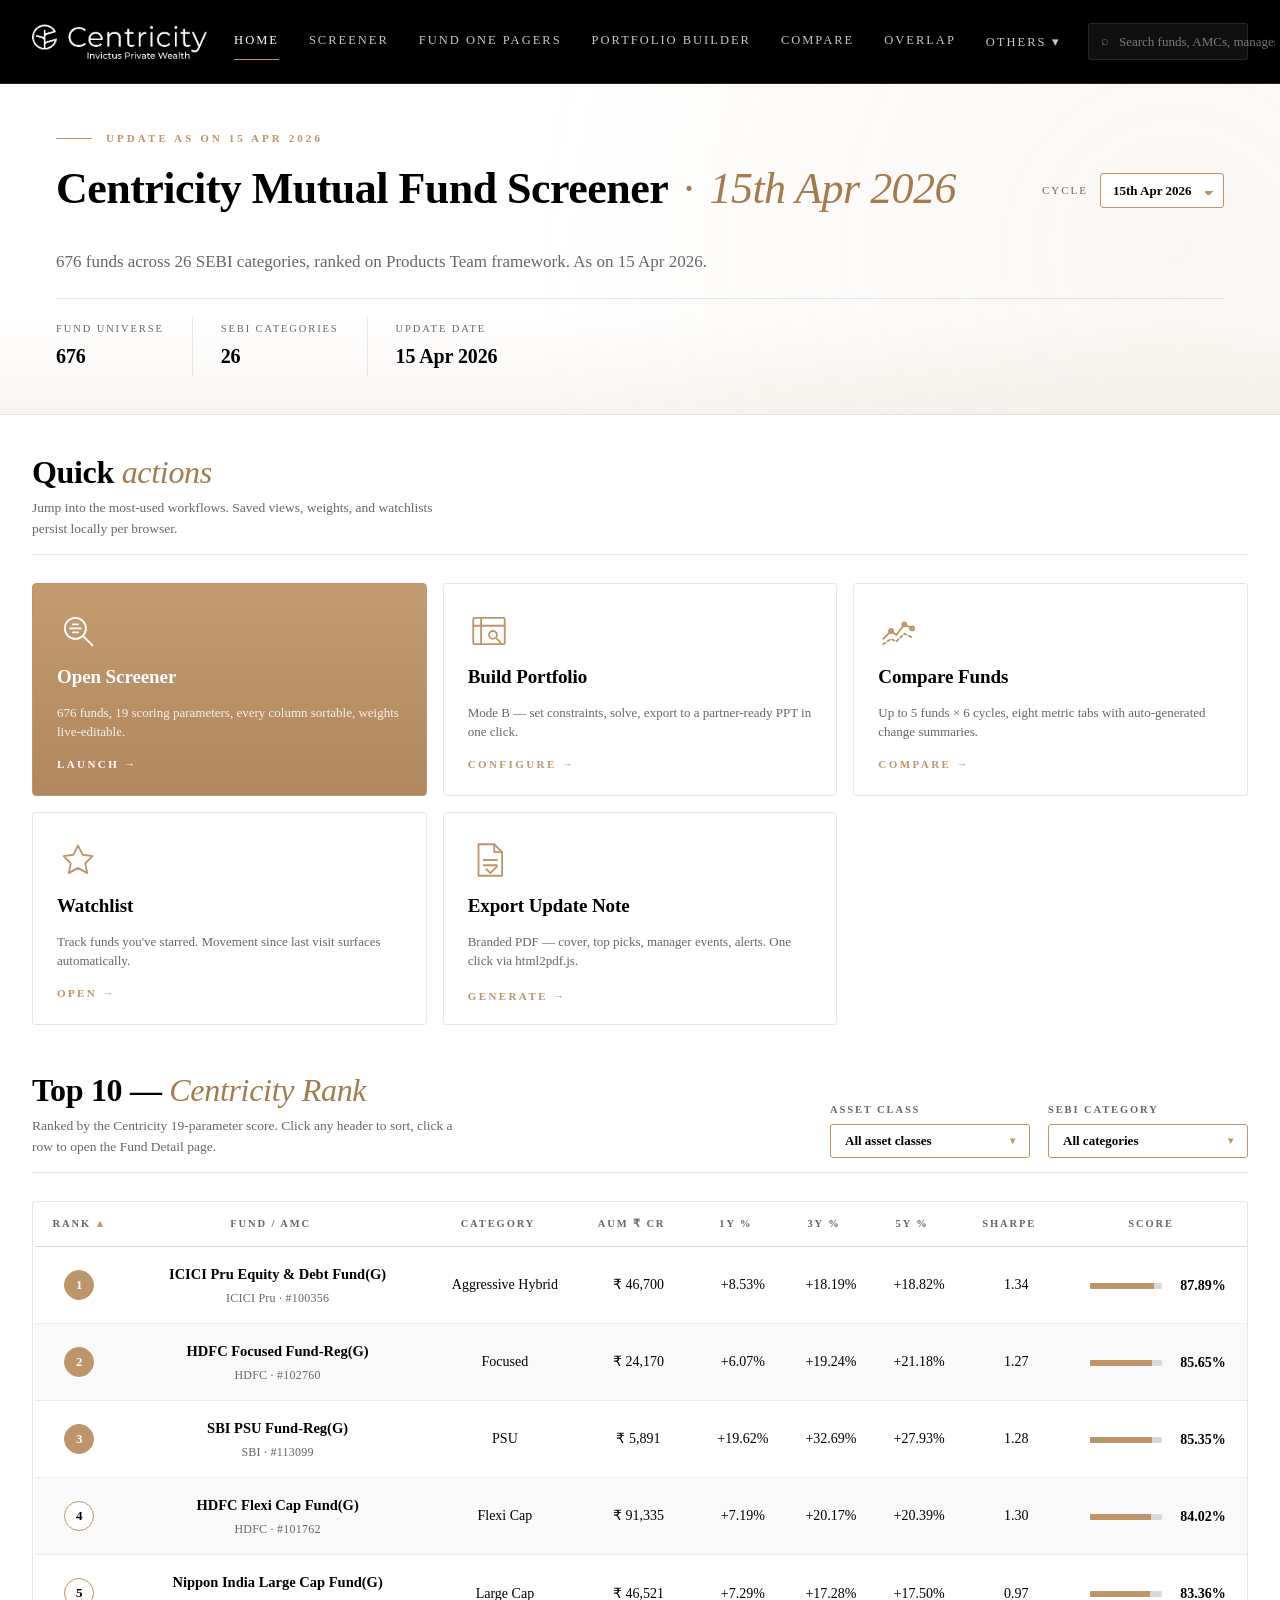
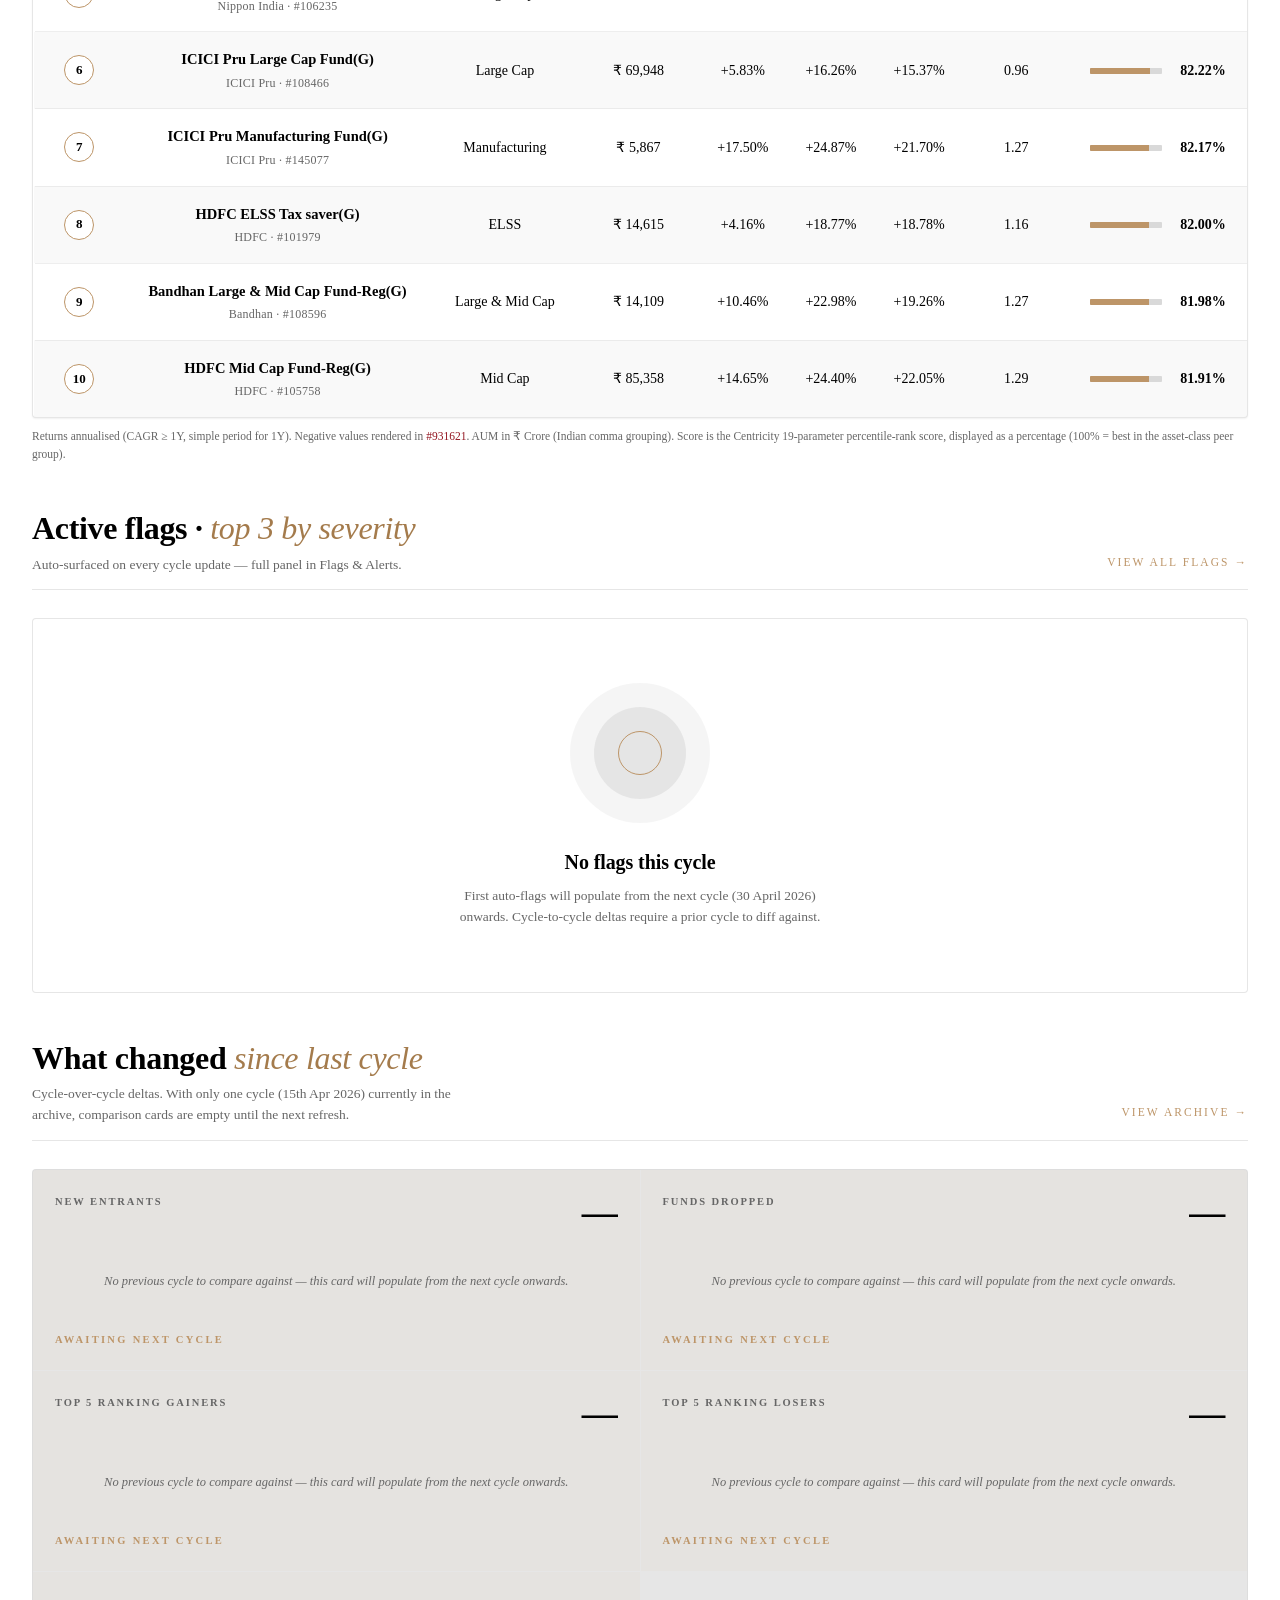
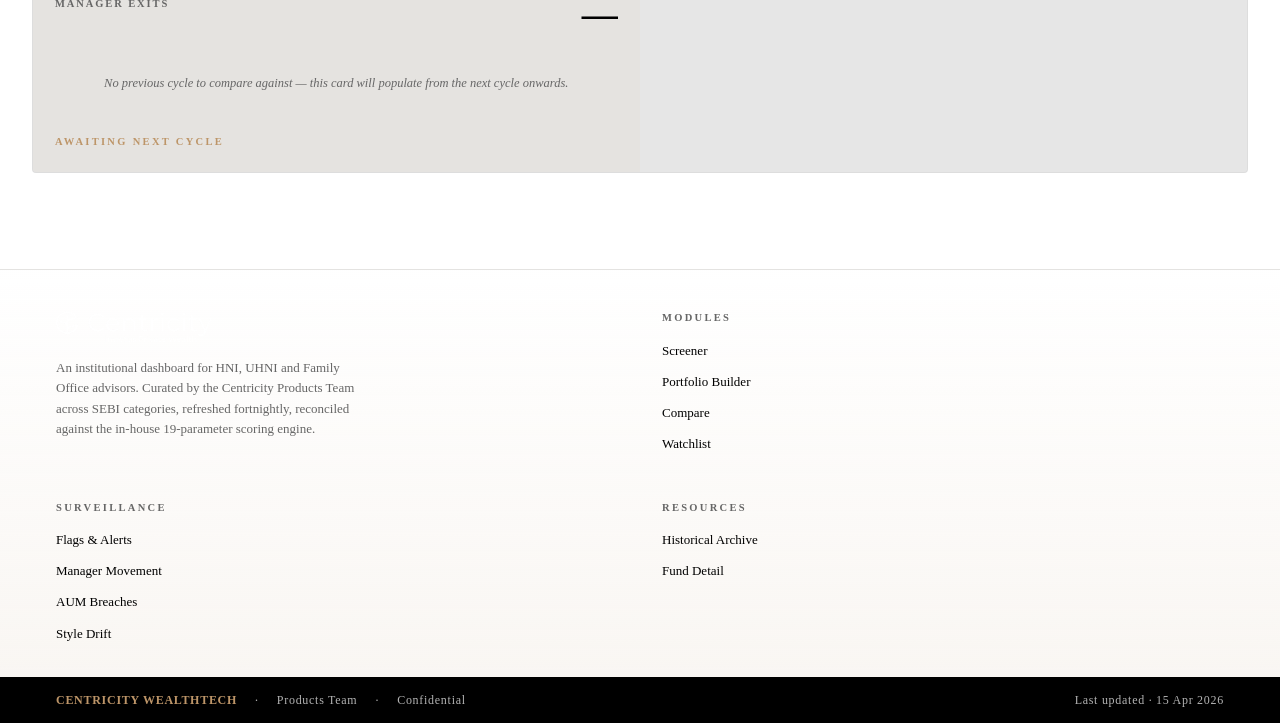
==== commit fa323d01: "Fix-List 10 (1/2): restore Fund One Pagers + Portfolio Builder to main nav Step 0 of the user's spec" ====
--- a/index.html
+++ b/index.html
@@ -25,6 +25,8 @@
   <nav aria-label="primary">
     <a href="index.html" class="active">Home</a>
     <a href="screener.html">Screener</a>
+    <a href="fund-detail.html">Fund One Pagers</a>
+    <a href="portfolio-builder.html">Portfolio Builder</a>
     <a href="compare.html">Compare</a>
     <a href="overlap.html">Overlap</a>
     <div class="nav-dropdown">
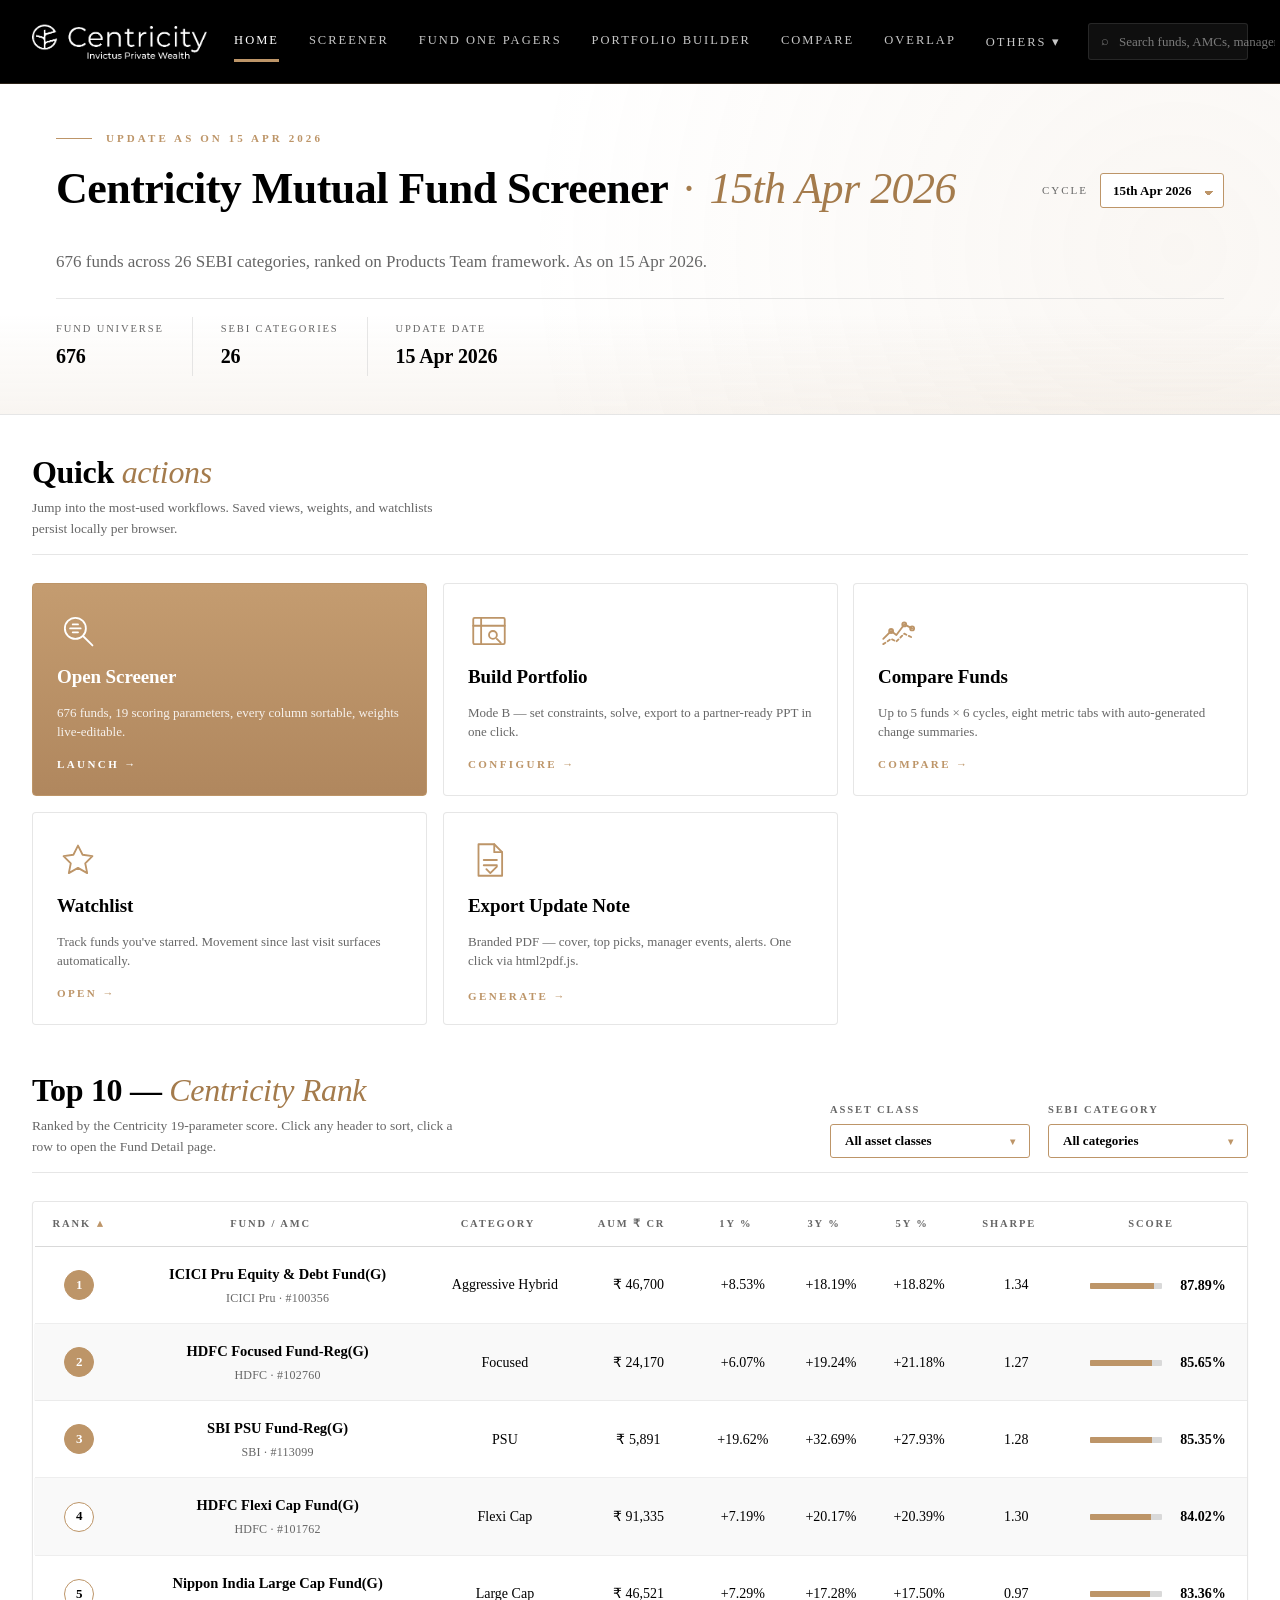
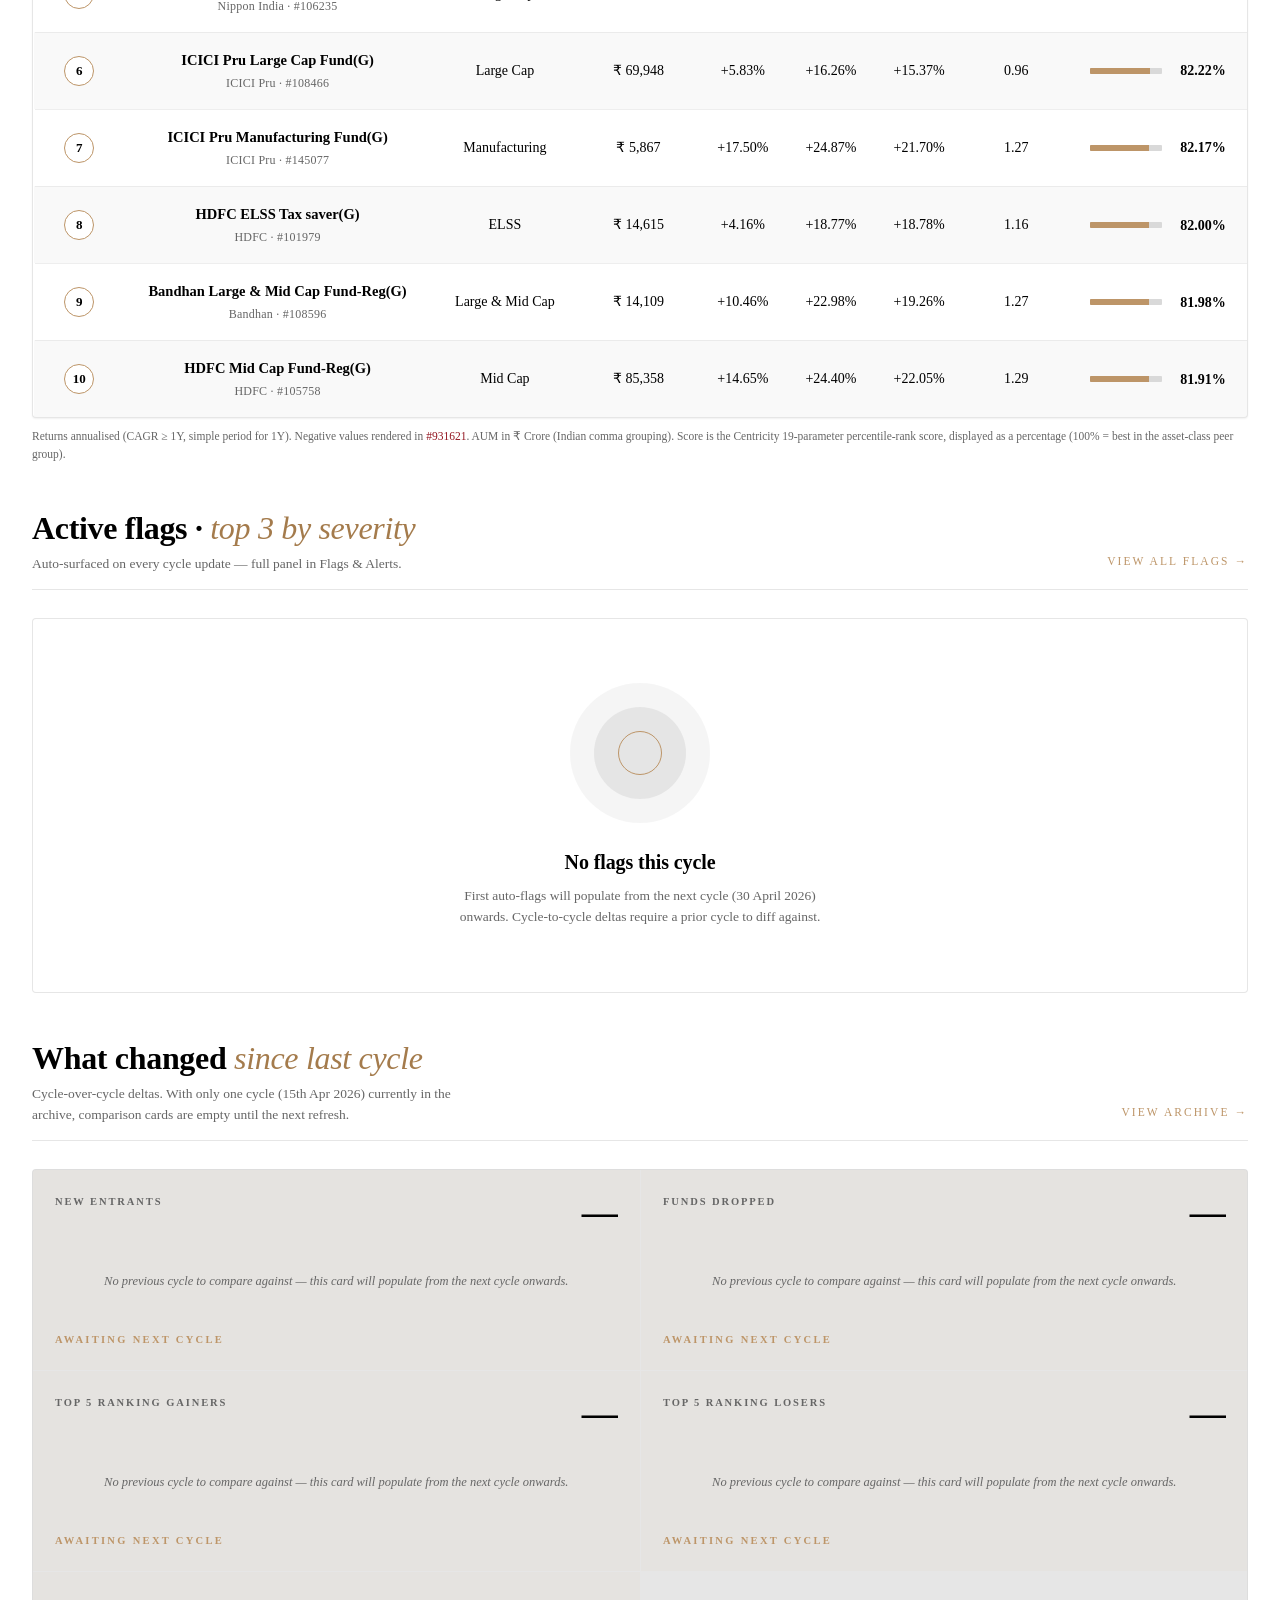
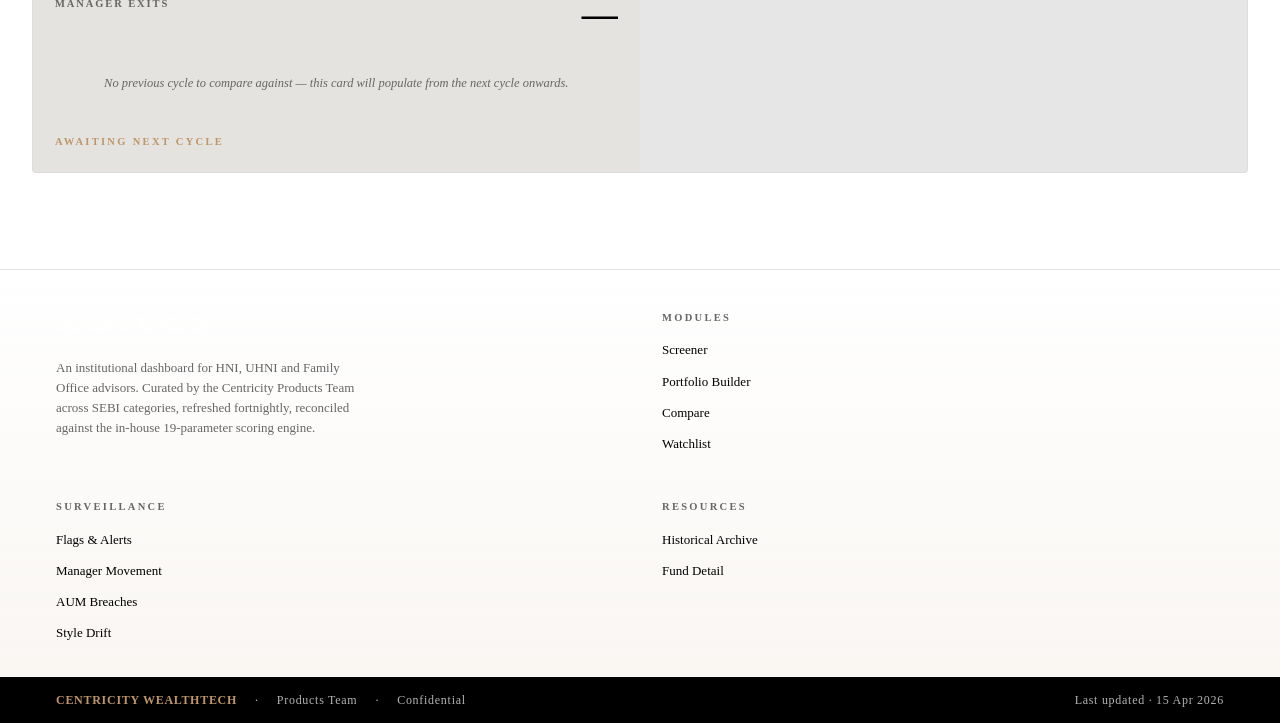
==== commit ef3ad4cc: "PB v4.1+ combined patch + premium transitions sign-off V4.1+ (14 items): Allocation tri-state with A" ====
--- a/index.html
+++ b/index.html
@@ -6,8 +6,11 @@
 <meta name="viewport" content="width=1680">
 <link rel="icon" href="assets/logo.png">
 <link rel="stylesheet" href="css/centricity.css">
+<link rel="stylesheet" href="css/transitions.css">
 <link rel="stylesheet" href="css/home.css">
 <script defer src="js/data-loader.js"></script>
+<script defer src="js/search.js"></script>
+<script defer src="js/transitions.js"></script>
 <script defer src="js/state.js"></script>
 <script defer src="js/multi-select.js"></script>
 <script defer src="js/exports.js"></script>
--- a/css/centricity.css
+++ b/css/centricity.css
@@ -684,6 +684,120 @@
 }
 
 /* ============================================================
+   11a. FUND-DETAIL TOP-25 PICKER — centered on the no-args page
+        Only the picker block carries .top25-picker so the rule does NOT
+        affect the regular fund-detail returns table on a loaded fund.
+   ============================================================ */
+.top25-picker {
+  max-width: 900px;
+  margin: 0 auto;
+}
+.top25-picker .perf-table-wrap {
+  max-width: 900px;
+  margin: 0 auto;
+}
+/* v4.1 Item J — Top-25 table: every cell centred, including the FUND name
+   sub-line (AMC + scheme code). Overrides the default .perf rules that
+   left-align col-1 and right-align numeric cols. Scoped via .top25-picker
+   so the regular fund-detail performance table is unaffected. */
+.top25-picker table.perf thead th,
+.top25-picker table.perf thead th:first-child,
+.top25-picker table.perf tbody td,
+.top25-picker table.perf tbody td:first-child {
+  text-align: center;
+}
+.top25-picker table.perf tbody td.row-fund-cell > div {
+  display: block;
+  text-align: center;
+  font-size: 11px;
+  color: var(--text-mid);
+}
+
+/* ============================================================
+   12a. GLOBAL SEARCH DROPDOWN (js/search.js — Fix-List 12)
+        Anchored under header.appbar .search; extends LEFT from the input's
+        right edge so the 360-px panel doesn't clip on smaller viewports.
+   ============================================================ */
+.search-dropdown {
+  position: absolute;
+  top: calc(100% + 6px);
+  right: 0;
+  width: 420px;
+  max-height: 312px;
+  overflow-y: auto;
+  background: #FFFFFF;
+  border: 1px solid var(--grey-light);
+  box-shadow: var(--shadow-md);
+  border-radius: 3px;
+  z-index: 60;
+  font-family: 'Cambria', Georgia, 'Times New Roman', serif;
+  font-size: 13px;
+  color: var(--ink);
+}
+.search-dropdown[hidden] { display: none; }
+
+.search-dropdown .search-row {
+  display: flex;
+  align-items: center;
+  gap: 10px;
+  height: 36px;
+  padding: 0 12px;
+  border-bottom: 1px solid var(--grey-light);
+  color: var(--ink);
+  text-decoration: none;
+  cursor: pointer;
+  white-space: nowrap;
+}
+.search-dropdown .search-row:last-child { border-bottom: 0; }
+.search-dropdown .search-row .sr-name {
+  flex: 1 1 auto;
+  color: var(--gold);
+  font-weight: 600;
+  font-size: 13px;
+  overflow: hidden;
+  text-overflow: ellipsis;
+}
+.search-dropdown .search-row .sr-cat {
+  flex: 0 0 auto;
+  color: var(--text-mid);
+  font-size: 11.5px;
+  max-width: 120px;
+  overflow: hidden;
+  text-overflow: ellipsis;
+}
+.search-dropdown .search-row .sr-score {
+  flex: 0 0 auto;
+  font-variant-numeric: tabular-nums;
+  font-feature-settings: "tnum";
+  font-size: 11.5px;
+  color: var(--gold-deep);
+  font-weight: 600;
+  background: var(--tan-softer);
+  padding: 2px 8px;
+  border-radius: 999px;
+}
+.search-dropdown .search-row:hover {
+  background: #FDF8F2;
+}
+.search-dropdown .search-row.active,
+.search-dropdown .search-row.active:hover {
+  background: var(--gold);
+}
+.search-dropdown .search-row.active .sr-name,
+.search-dropdown .search-row.active .sr-cat,
+.search-dropdown .search-row.active .sr-score {
+  color: #FFFFFF;
+  background: transparent;
+}
+.search-empty {
+  padding: 14px 14px;
+  color: var(--text-mid);
+  font-size: 12px;
+  text-align: center;
+  font-style: italic;
+}
+
+/* ============================================================
    13. PRINT — used by the html2pdf.js export pipeline (js/exports.js).
        Strips the sticky header/footer noise and shows a clean print frame.
    ============================================================ */
--- a/css/transitions.css
+++ b/css/transitions.css
@@ -0,0 +1,248 @@
+/*
+ * Centricity MF Screener Dashboard — transitions.css
+ *
+ * Premium institutional motion. NO bouncy springs / parallax / Lottie /
+ * gradients outside palette. Everything is ease-out cubic, modest duration,
+ * fires once per section, respects prefers-reduced-motion.
+ *
+ * Reference: Stripe / Linear / Bloomberg Terminal. Calm, important, smooth.
+ *
+ * If reverting: delete this file + remove the <link> in every HTML page +
+ * delete js/transitions.js + remove its <script> tag. One commit's worth.
+ */
+
+/* ============================================================
+   1. PAGE-LOAD FADE — 320 ms quiet entrance, body-wide.
+   ============================================================ */
+@media (prefers-reduced-motion: no-preference) {
+  body {
+    animation: cx-page-fade 320ms cubic-bezier(0.22, 0.61, 0.36, 1) both;
+  }
+  @keyframes cx-page-fade {
+    from { opacity: 0.88; transform: translateY(2px); }
+    to   { opacity: 1;    transform: translateY(0);   }
+  }
+}
+
+/* ============================================================
+   2. SECTION REVEAL — JS adds .cx-reveal on page load with a per-
+      element animation-delay (60 ms × index, capped at 8). Animation
+      runs once, both fill mode holds the end state. Animations
+      override declarations + inline styles during playback, which
+      makes this robust against odd compositor pinning that defeats
+      pure transition-based reveals on certain block-level elements.
+   ============================================================ */
+@media (prefers-reduced-motion: no-preference) {
+  .cx-reveal {
+    animation: cx-reveal-anim 700ms cubic-bezier(0.22, 0.61, 0.36, 1) both;
+    will-change: transform, opacity;
+  }
+}
+@keyframes cx-reveal-anim {
+  from { transform: translateY(20px) scale(0.992); opacity: 0; }
+  to   { transform: translateY(0)    scale(1);     opacity: 1; }
+}
+
+/* ============================================================
+   3. NAV-LINK GOLD UNDERLINE — 200 ms scaleX from left.
+      Replaces the brand's existing :hover color shift.
+   ============================================================ */
+header.appbar nav a {
+  position: relative;
+  transition: color 200ms cubic-bezier(0.22, 0.61, 0.36, 1);
+}
+header.appbar nav a:not(.dropdown-trigger)::after {
+  content: '';
+  position: absolute;
+  left: 0; right: 0;
+  bottom: -3px;
+  height: 2px;
+  background: var(--gold);
+  transform: scaleX(0);
+  transform-origin: left center;
+  transition: transform 220ms cubic-bezier(0.22, 0.61, 0.36, 1);
+  pointer-events: none;
+}
+header.appbar nav a:not(.dropdown-trigger):hover::after,
+header.appbar nav a.active:not(.dropdown-trigger)::after {
+  transform: scaleX(1);
+}
+
+/* Dropdown menu items get a softer gold-fill hover instead. */
+header.appbar .nav-dropdown-menu a {
+  transition: background 180ms ease-out, color 180ms ease-out;
+}
+
+/* ============================================================
+   4. CARD / TILE HOVER LIFT — 220 ms translate + shadow upgrade.
+      Applies to clickable surfaces only.
+   ============================================================ */
+.qtile,
+.pb-card,
+.alert,
+.change-card,
+.q-tile,
+.archive-tile,
+.tile,
+.profile-card,
+.peer-card,
+.fund-card {
+  transition: transform 220ms cubic-bezier(0.22, 0.61, 0.36, 1),
+              box-shadow 220ms cubic-bezier(0.22, 0.61, 0.36, 1),
+              border-color 220ms cubic-bezier(0.22, 0.61, 0.36, 1);
+  will-change: transform;
+}
+.qtile:hover,
+a.qtile:hover,
+.archive-tile:hover,
+.tile:hover {
+  transform: translateY(-2px);
+  box-shadow: 0 10px 28px rgba(0, 0, 0, .07),
+              0 1px 0 rgba(189, 149, 104, .35);
+}
+.qtile:active,
+a.qtile:active,
+.archive-tile:active {
+  transform: translateY(0);
+  transition-duration: 80ms;
+}
+
+/* ============================================================
+   5. SEARCH DROPDOWN — smooth open via opacity + 4-px slide.
+      Sits on top of the existing [hidden] gating in centricity.css §12a.
+   ============================================================ */
+.search-dropdown {
+  opacity: 0;
+  transform: translateY(-4px);
+  transition: opacity 180ms ease-out, transform 180ms ease-out;
+  pointer-events: none;
+}
+.search-dropdown:not([hidden]) {
+  opacity: 1;
+  transform: translateY(0);
+  pointer-events: auto;
+}
+.search-dropdown .search-row {
+  transition: background 180ms ease-out;
+}
+
+/* ============================================================
+   6. SMOOTH SCROLL — anchor jumps + horizontally-scrolling tables.
+   ============================================================ */
+html {
+  scroll-behavior: smooth;
+}
+.table-wrap,
+.tbl-scroll,
+.matrix-scroll,
+.crumb,
+.compare-scroll,
+.holdings-scroll {
+  scroll-behavior: smooth;
+}
+
+/* ============================================================
+   7. BUTTONS + LINKS — institutional ease, gentle press.
+   ============================================================ */
+.btn,
+button.btn,
+.more,
+.cta,
+a.cta,
+.btn-primary,
+.btn-ghost,
+.btn-link {
+  transition: opacity 180ms ease-out,
+              color 180ms ease-out,
+              background 180ms ease-out,
+              border-color 180ms ease-out,
+              box-shadow 180ms ease-out,
+              transform 120ms ease-out;
+}
+.btn:active:not([disabled]),
+button.btn:active:not([disabled]) {
+  transform: scale(0.985);
+}
+
+/* Disabled buttons should not animate / lift. */
+.btn[disabled],
+.btn.deferred,
+button:disabled {
+  transition: none;
+  transform: none !important;
+}
+
+/* ============================================================
+   8. TABLE ROW HOVER — smooth bg + subtle gold left-edge.
+   ============================================================ */
+.fund-tbl tbody tr,
+.pb-tbl tbody tr,
+.holdings-tbl tbody tr,
+.compare-tbl tbody tr,
+table.screener-tbl tbody tr {
+  transition: background 180ms ease-out,
+              box-shadow 180ms ease-out;
+}
+.fund-tbl tbody tr:hover,
+.pb-tbl tbody tr:hover,
+.holdings-tbl tbody tr:hover,
+.compare-tbl tbody tr:hover,
+table.screener-tbl tbody tr:hover {
+  box-shadow: inset 3px 0 0 var(--gold);
+}
+
+/* ============================================================
+   9. PORTFOLIO BUILDER MODE TABS — fade swap.
+   ============================================================ */
+.pb-mode-a,
+#modeA,
+#modeB {
+  animation: cx-tab-swap 240ms cubic-bezier(0.22, 0.61, 0.36, 1) both;
+}
+@keyframes cx-tab-swap {
+  from { opacity: 0; transform: translateY(6px); }
+  to   { opacity: 1; transform: translateY(0);   }
+}
+.pb-mode-tab {
+  transition: color 200ms ease-out,
+              border-color 200ms ease-out,
+              background 200ms ease-out;
+}
+
+/* ============================================================
+   10. WEIGHT DRAWER + ANY MODAL OVERLAYS — backdrop fade.
+   ============================================================ */
+.modal-backdrop,
+.drawer-backdrop {
+  transition: opacity 220ms ease-out;
+}
+.modal-panel,
+.drawer-panel {
+  transition: transform 280ms cubic-bezier(0.22, 0.61, 0.36, 1),
+              opacity 220ms ease-out;
+}
+
+/* ============================================================
+   11. <details> COLLAPSIBLES (e.g. Manager History on fund-detail)
+   ============================================================ */
+details > summary {
+  transition: color 180ms ease-out, background 180ms ease-out;
+}
+
+/* ============================================================
+   12. REDUCED-MOTION OPT-OUT — kill non-essential motion.
+   ============================================================ */
+@media (prefers-reduced-motion: reduce) {
+  *,
+  *::before,
+  *::after {
+    animation-duration: 1ms !important;
+    animation-iteration-count: 1 !important;
+    transition-duration: 1ms !important;
+    scroll-behavior: auto !important;
+  }
+  .cx-reveal {
+    opacity: 1 !important;
+    transform: none !important;
+  }
+}
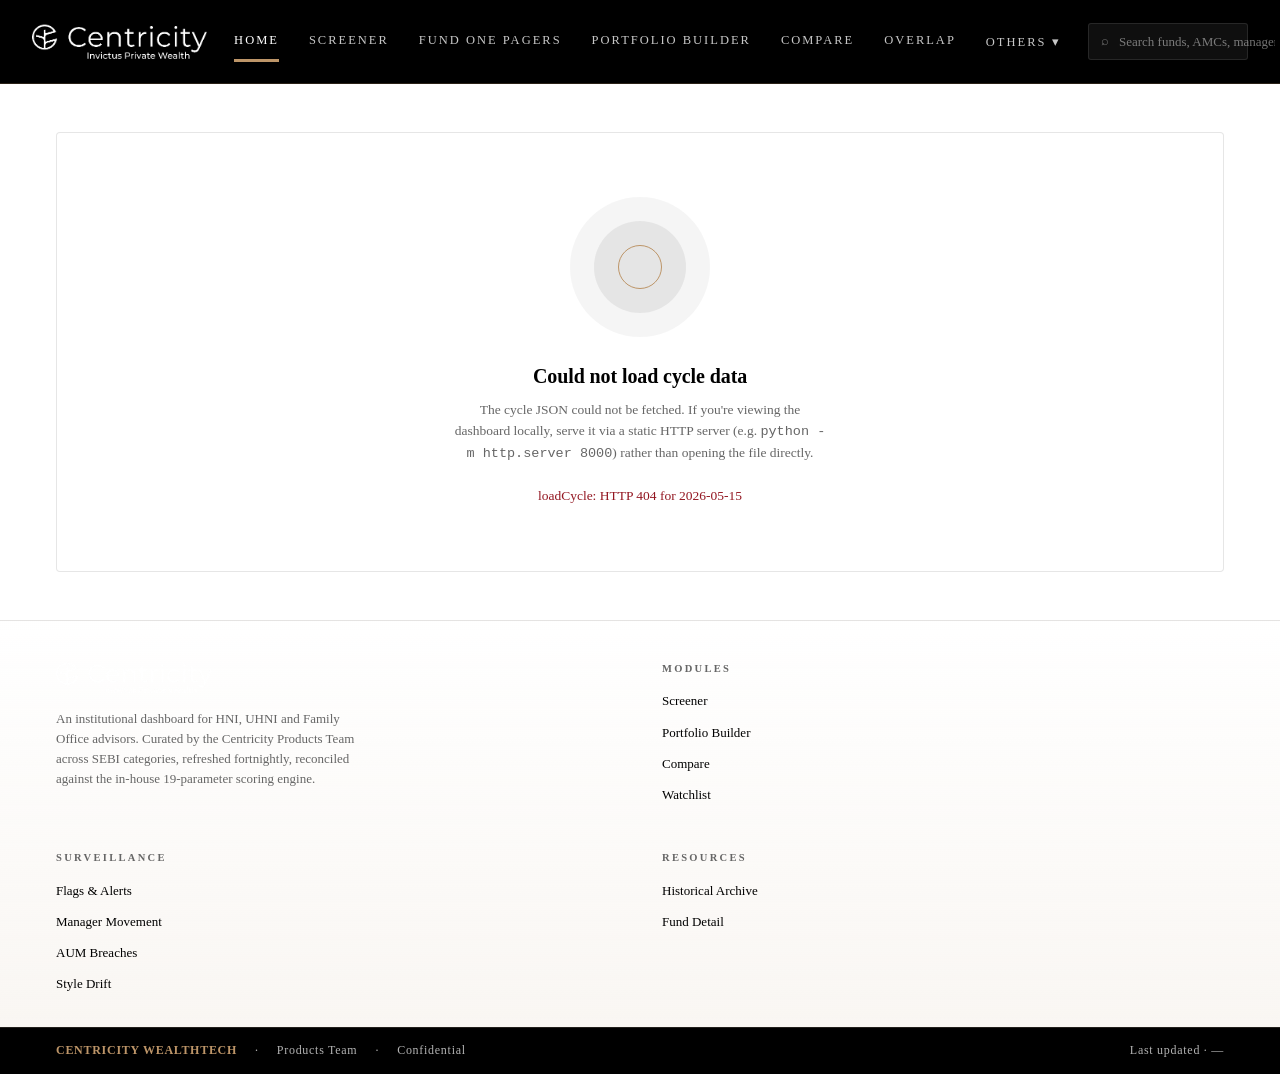
==== commit 8fc4b608: "Phase A2 Stage A: central cycle resolver + in-page cycle dropdown on fund-detail + compare Co-Author" ====
--- a/index.html
+++ b/index.html
@@ -9,6 +9,7 @@
 <link rel="stylesheet" href="css/transitions.css">
 <link rel="stylesheet" href="css/home.css">
 <script defer src="js/data-loader.js"></script>
+<script defer src="js/cycle.js"></script>
 <script defer src="js/search.js"></script>
 <script defer src="js/transitions.js"></script>
 <script defer src="js/state.js"></script>
--- a/css/centricity.css
+++ b/css/centricity.css
@@ -305,6 +305,7 @@
 .badge.ranked     { background: var(--tan); color: var(--black); }
 .badge.warning-13 { background: rgba(189, 149, 104, .15); color: var(--gold-deep); border: 1px solid var(--gold); }
 .badge.new-fund   { background: rgba(102, 102, 102, .10); color: var(--text-mid); border: 1px solid var(--grey-mid); }
+.badge.not-scored { background: rgba(217, 217, 217, .35); color: var(--text-mid); border: 1px solid var(--rule); }
 
 /* ============================================================
    6. ALERT SEVERITY DOTS (Brand Standards §7)
@@ -798,6 +799,36 @@
 }
 
 /* ============================================================
+   12b. CYCLE PICKER (shared component)
+        Mirrors Home's hero-cycle markup so Fund Detail + Compare + any other
+        page that needs an in-page cycle switcher renders the same control.
+        Home's home.css carries an identical local copy; cascade resolves cleanly.
+   ============================================================ */
+.hero-cycle {
+  display: flex; align-items: center; gap: 12px;
+  font-size: 11px; letter-spacing: .18em; text-transform: uppercase; color: var(--text-mid);
+  flex: none; margin-top: 8px;
+}
+.hero-cycle select {
+  appearance: none; -webkit-appearance: none;
+  font-family: inherit; font-size: 13px; font-weight: 600;
+  background: #fff;
+  border: 1px solid var(--gold);
+  color: var(--black);
+  padding: 9px 30px 9px 12px;
+  border-radius: 3px;
+  background-image:
+    linear-gradient(45deg, transparent 50%, var(--gold) 50%),
+    linear-gradient(135deg, var(--gold) 50%, transparent 50%);
+  background-position: calc(100% - 14px) 17px, calc(100% - 9px) 17px;
+  background-size: 5px 5px, 5px 5px;
+  background-repeat: no-repeat;
+  cursor: pointer;
+  letter-spacing: 0;
+  text-transform: none;
+}
+
+/* ============================================================
    13. PRINT — used by the html2pdf.js export pipeline (js/exports.js).
        Strips the sticky header/footer noise and shows a clean print frame.
    ============================================================ */
